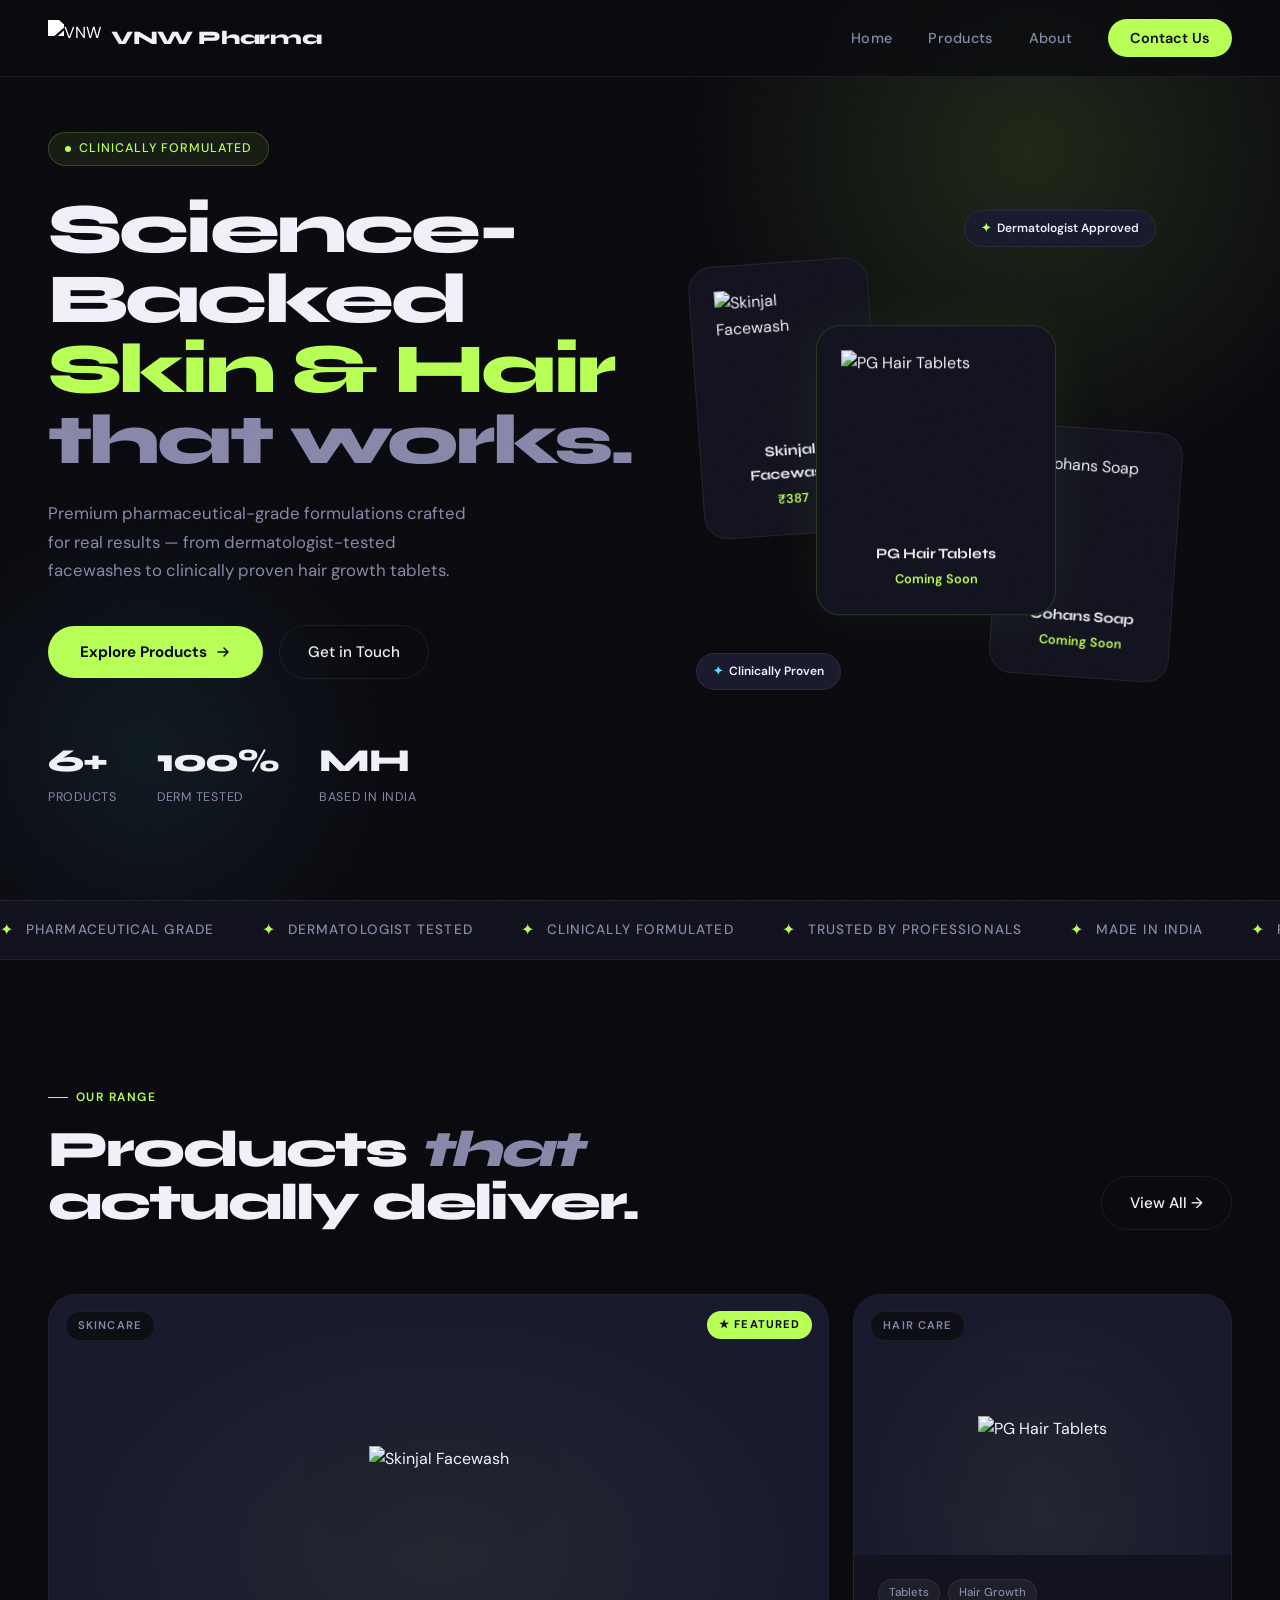
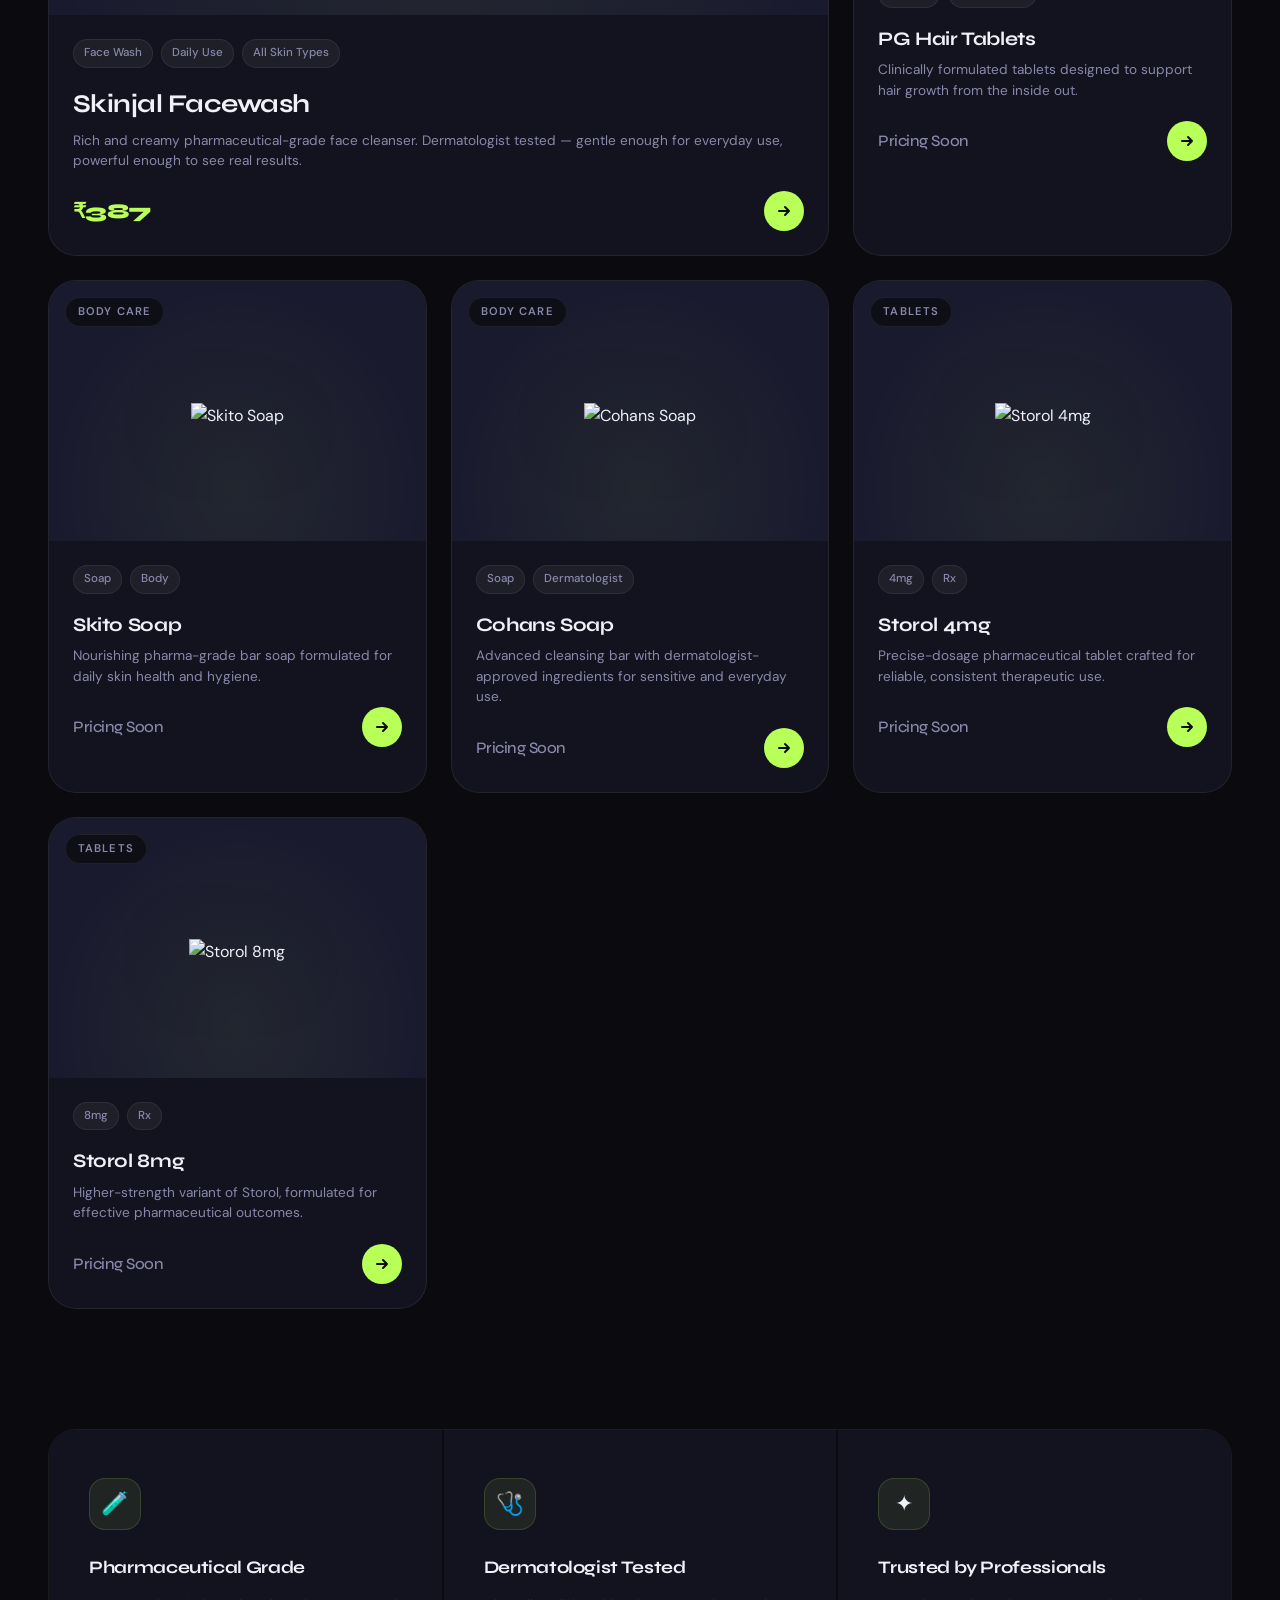
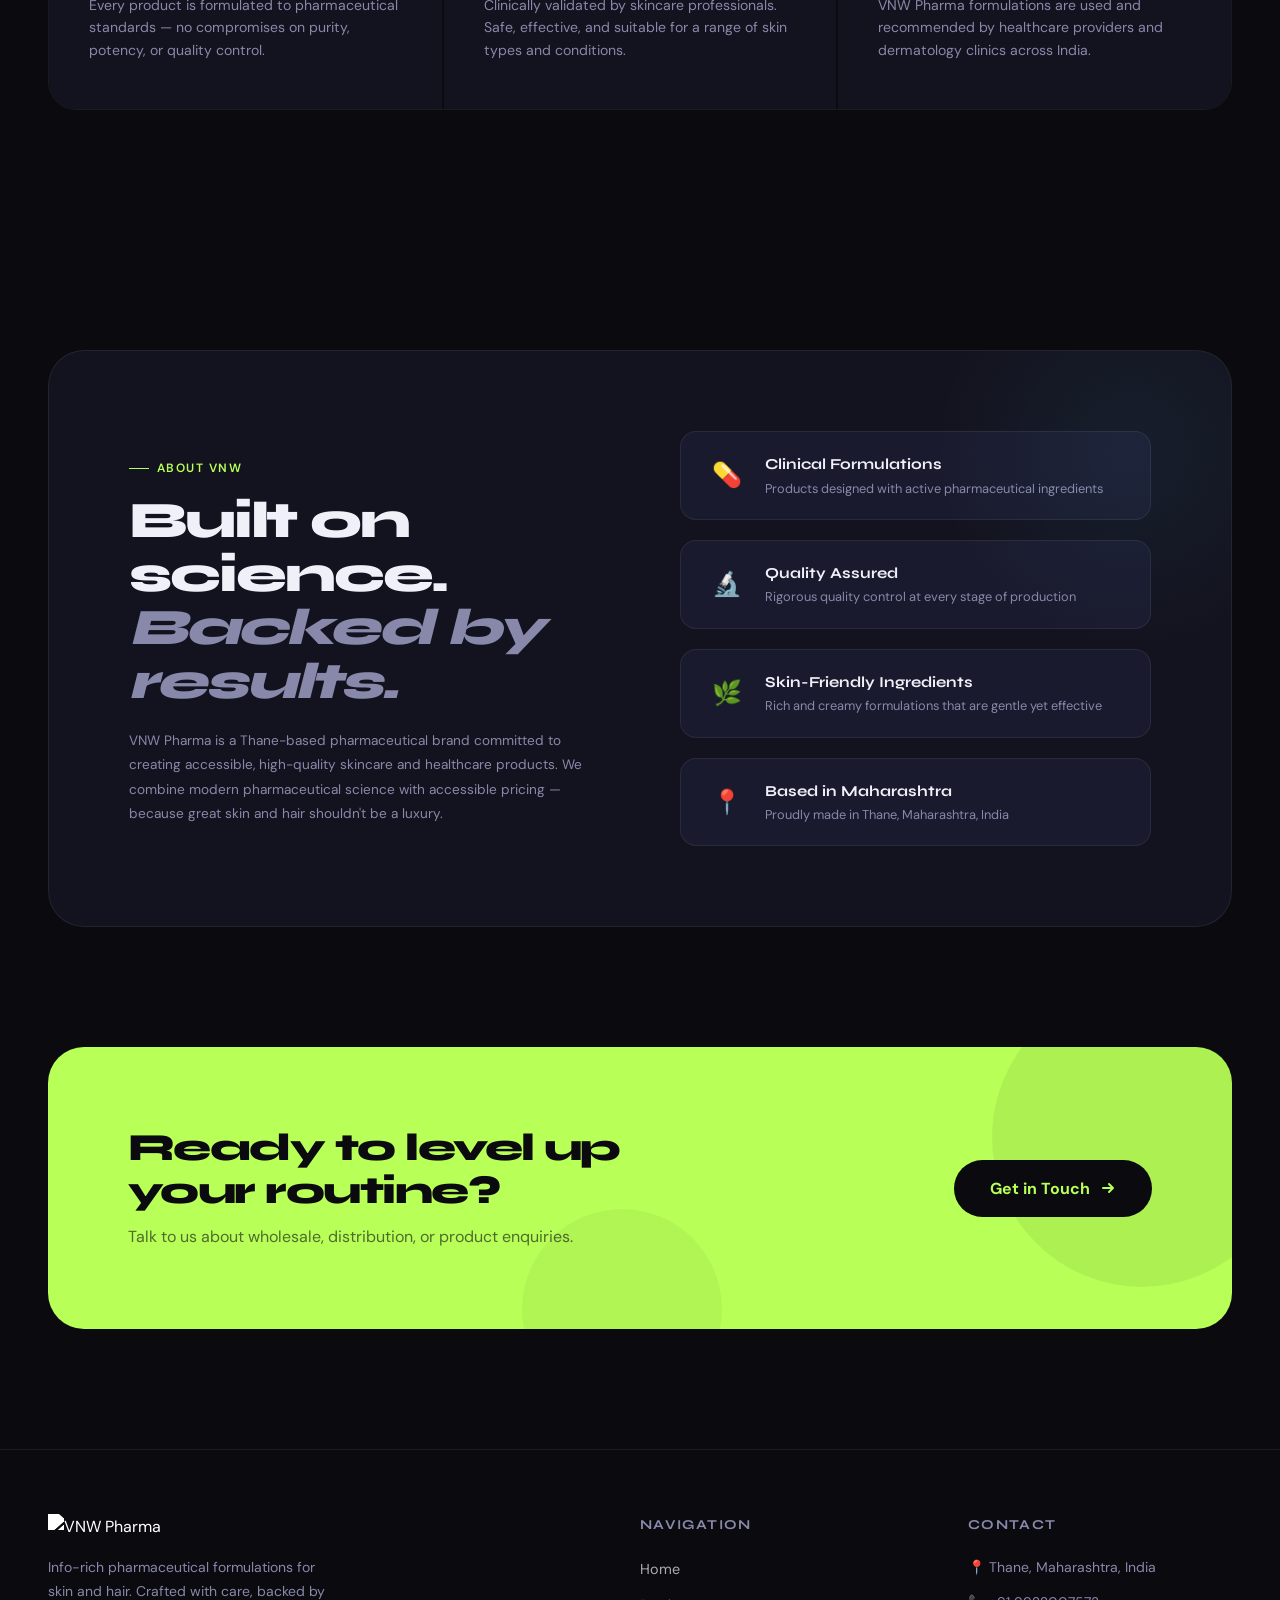
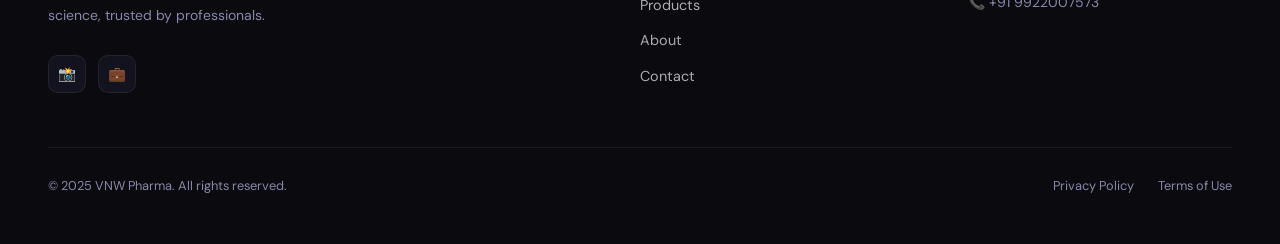
==== index.html @ 1969aa3f "Add files via upload" ====
<!DOCTYPE html>
<html lang="en">
<head>
  <meta charset="UTF-8" />
  <meta name="viewport" content="width=device-width, initial-scale=1.0" />
  <title>VNW Pharma — Skin & Hair Science</title>
  <link href="https://fonts.googleapis.com/css2?family=Clash+Display:wght@400;500;600;700&family=Syne:wght@400;500;700;800&family=DM+Sans:ital,wght@0,300;0,400;0,500;1,300&display=swap" rel="stylesheet" />
  <style>
    :root {
      --bg: #0a0a0f;
      --bg2: #0f0f1a;
      --surface: #13131f;
      --surface2: #1a1a2e;
      --border: rgba(255,255,255,0.07);
      --accent: #b8ff57;
      --accent2: #57d9ff;
      --accent3: #ff57b8;
      --text: #f0f0f8;
      --muted: #8888aa;
      --pill-bg: rgba(184,255,87,0.08);
    }

    *, *::before, *::after { box-sizing: border-box; margin: 0; padding: 0; }

    html { scroll-behavior: smooth; }

    body {
      background: var(--bg);
      color: var(--text);
      font-family: 'DM Sans', sans-serif;
      font-size: 16px;
      line-height: 1.6;
      overflow-x: hidden;
    }

    /* ---- NOISE OVERLAY ---- */
    body::before {
      content: '';
      position: fixed;
      inset: 0;
      background-image: url("data:image/svg+xml,%3Csvg viewBox='0 0 256 256' xmlns='http://www.w3.org/2000/svg'%3E%3Cfilter id='noise'%3E%3CfeTurbulence type='fractalNoise' baseFrequency='0.9' numOctaves='4' stitchTiles='stitch'/%3E%3C/filter%3E%3Crect width='100%25' height='100%25' filter='url(%23noise)' opacity='0.04'/%3E%3C/svg%3E");
      pointer-events: none;
      z-index: 9999;
      opacity: 0.4;
    }

    /* ---- NAV ---- */
    nav {
      position: fixed;
      top: 0; left: 0; right: 0;
      z-index: 1000;
      display: flex;
      align-items: center;
      justify-content: space-between;
      padding: 20px 48px;
      background: rgba(10,10,15,0.75);
      backdrop-filter: blur(24px);
      -webkit-backdrop-filter: blur(24px);
      border-bottom: 1px solid var(--border);
      transition: padding 0.3s;
    }

    .nav-logo {
      display: flex;
      align-items: center;
      gap: 10px;
      text-decoration: none;
    }

    .nav-logo img {
      height: 36px;
      width: auto;
      filter: brightness(0) invert(1);
    }

    .nav-logo span {
      font-family: 'Syne', sans-serif;
      font-weight: 800;
      font-size: 1.2rem;
      color: var(--text);
      letter-spacing: -0.02em;
    }

    .nav-links {
      display: flex;
      align-items: center;
      gap: 36px;
      list-style: none;
    }

    .nav-links a {
      color: var(--muted);
      text-decoration: none;
      font-size: 0.9rem;
      font-weight: 500;
      letter-spacing: 0.02em;
      transition: color 0.2s;
    }

    .nav-links a:hover { color: var(--text); }

    .nav-cta {
      background: var(--accent);
      color: #0a0a0f !important;
      padding: 10px 22px;
      border-radius: 100px;
      font-weight: 600 !important;
      letter-spacing: 0 !important;
      transition: transform 0.2s, box-shadow 0.2s !important;
    }

    .nav-cta:hover {
      transform: translateY(-2px);
      box-shadow: 0 8px 24px rgba(184,255,87,0.3) !important;
      color: #0a0a0f !important;
    }

    /* ---- HERO ---- */
    #home {
      min-height: 100vh;
      display: grid;
      grid-template-columns: 1fr 1fr;
      align-items: center;
      gap: 0;
      padding: 120px 48px 80px;
      position: relative;
      overflow: hidden;
    }

    .hero-glow {
      position: absolute;
      width: 700px;
      height: 700px;
      border-radius: 50%;
      background: radial-gradient(ellipse, rgba(184,255,87,0.12) 0%, transparent 70%);
      top: -200px;
      right: -100px;
      pointer-events: none;
    }

    .hero-glow2 {
      position: absolute;
      width: 500px;
      height: 500px;
      border-radius: 50%;
      background: radial-gradient(ellipse, rgba(87,217,255,0.08) 0%, transparent 70%);
      bottom: -100px;
      left: -100px;
      pointer-events: none;
    }

    .hero-left {
      position: relative;
      z-index: 2;
    }

    .hero-tag {
      display: inline-flex;
      align-items: center;
      gap: 8px;
      background: var(--pill-bg);
      border: 1px solid rgba(184,255,87,0.2);
      padding: 6px 16px;
      border-radius: 100px;
      font-size: 0.78rem;
      font-weight: 500;
      color: var(--accent);
      letter-spacing: 0.08em;
      text-transform: uppercase;
      margin-bottom: 28px;
      animation: fadeUp 0.6s ease both;
    }

    .hero-tag::before {
      content: '';
      width: 6px; height: 6px;
      background: var(--accent);
      border-radius: 50%;
      animation: pulse 2s ease infinite;
    }

    @keyframes pulse {
      0%, 100% { opacity: 1; transform: scale(1); }
      50% { opacity: 0.5; transform: scale(0.7); }
    }

    .hero-title {
      font-family: 'Syne', sans-serif;
      font-weight: 800;
      font-size: clamp(3rem, 5.5vw, 5.5rem);
      line-height: 1.0;
      letter-spacing: -0.04em;
      margin-bottom: 24px;
      animation: fadeUp 0.6s 0.1s ease both;
    }

    .hero-title .line-accent { color: var(--accent); }
    .hero-title .line-dim { color: var(--muted); }

    .hero-desc {
      color: var(--muted);
      font-size: 1.05rem;
      max-width: 440px;
      line-height: 1.7;
      margin-bottom: 40px;
      animation: fadeUp 0.6s 0.2s ease both;
    }

    .hero-actions {
      display: flex;
      gap: 16px;
      align-items: center;
      animation: fadeUp 0.6s 0.3s ease both;
    }

    .btn-primary {
      background: var(--accent);
      color: #0a0a0f;
      padding: 14px 32px;
      border-radius: 100px;
      font-weight: 700;
      font-size: 0.95rem;
      text-decoration: none;
      border: none;
      cursor: pointer;
      transition: transform 0.2s, box-shadow 0.2s;
      display: inline-flex;
      align-items: center;
      gap: 8px;
    }

    .btn-primary:hover {
      transform: translateY(-3px);
      box-shadow: 0 12px 32px rgba(184,255,87,0.35);
    }

    .btn-ghost {
      background: transparent;
      color: var(--text);
      padding: 14px 28px;
      border-radius: 100px;
      font-weight: 500;
      font-size: 0.95rem;
      text-decoration: none;
      border: 1px solid var(--border);
      cursor: pointer;
      transition: border-color 0.2s, background 0.2s;
    }

    .btn-ghost:hover {
      border-color: rgba(255,255,255,0.2);
      background: rgba(255,255,255,0.04);
    }

    .hero-stats {
      display: flex;
      gap: 40px;
      margin-top: 56px;
      animation: fadeUp 0.6s 0.4s ease both;
    }

    .hero-stat-num {
      font-family: 'Syne', sans-serif;
      font-weight: 800;
      font-size: 2rem;
      color: var(--text);
      letter-spacing: -0.04em;
    }

    .hero-stat-label {
      font-size: 0.78rem;
      color: var(--muted);
      margin-top: 2px;
      text-transform: uppercase;
      letter-spacing: 0.06em;
    }

    /* ---- HERO RIGHT ---- */
    .hero-right {
      position: relative;
      z-index: 2;
      display: flex;
      align-items: center;
      justify-content: center;
      animation: fadeUp 0.8s 0.15s ease both;
    }

    .hero-product-showcase {
      position: relative;
      width: 480px;
      height: 520px;
    }

    .showcase-card {
      position: absolute;
      background: var(--surface);
      border: 1px solid var(--border);
      border-radius: 24px;
      padding: 24px;
      display: flex;
      flex-direction: column;
      align-items: center;
      backdrop-filter: blur(20px);
      transition: transform 0.4s ease;
    }

    .showcase-card:hover { transform: translateY(-8px) scale(1.02); }

    .showcase-card.card-main {
      width: 240px;
      top: 50%; left: 50%;
      transform: translate(-50%, -50%);
      z-index: 3;
      border-color: rgba(184,255,87,0.15);
      box-shadow: 0 0 60px rgba(184,255,87,0.06);
    }

    .showcase-card.card-main:hover {
      transform: translate(-50%, -50%) translateY(-8px);
    }

    .showcase-card.card-left {
      width: 180px;
      top: 10%; left: 0;
      z-index: 2;
      transform: rotate(-4deg);
    }

    .showcase-card.card-left:hover {
      transform: rotate(-4deg) translateY(-8px) scale(1.03);
    }

    .showcase-card.card-right {
      width: 180px;
      bottom: 10%; right: 0;
      z-index: 2;
      transform: rotate(4deg);
    }

    .showcase-card.card-right:hover {
      transform: rotate(4deg) translateY(-8px) scale(1.03);
    }

    .showcase-card img {
      width: 100%;
      height: 140px;
      object-fit: contain;
      margin-bottom: 12px;
    }

    .showcase-card.card-main img { height: 180px; }

    .sc-name {
      font-family: 'Syne', sans-serif;
      font-weight: 700;
      font-size: 0.9rem;
      text-align: center;
      color: var(--text);
    }

    .sc-price {
      font-size: 0.8rem;
      color: var(--accent);
      font-weight: 600;
      margin-top: 4px;
    }

    .badge-float {
      position: absolute;
      background: var(--surface2);
      border: 1px solid var(--border);
      border-radius: 100px;
      padding: 8px 16px;
      font-size: 0.75rem;
      font-weight: 600;
      color: var(--text);
      display: flex;
      align-items: center;
      gap: 6px;
      white-space: nowrap;
      animation: floatBadge 3s ease infinite;
      backdrop-filter: blur(10px);
    }

    .badge-float.b1 { top: 0; right: 20px; animation-delay: 0s; }
    .badge-float.b2 { bottom: 40px; left: 0; animation-delay: 1.5s; }

    @keyframes floatBadge {
      0%, 100% { transform: translateY(0); }
      50% { transform: translateY(-6px); }
    }

    /* ---- MARQUEE ---- */
    .marquee-section {
      border-top: 1px solid var(--border);
      border-bottom: 1px solid var(--border);
      padding: 16px 0;
      background: var(--surface);
      overflow: hidden;
    }

    .marquee-track {
      display: flex;
      gap: 48px;
      animation: marquee 22s linear infinite;
      width: max-content;
    }

    .marquee-item {
      display: flex;
      align-items: center;
      gap: 12px;
      color: var(--muted);
      font-size: 0.85rem;
      font-weight: 500;
      text-transform: uppercase;
      letter-spacing: 0.08em;
      white-space: nowrap;
    }

    .marquee-item span {
      color: var(--accent);
      font-size: 1rem;
    }

    @keyframes marquee {
      from { transform: translateX(0); }
      to { transform: translateX(-50%); }
    }

    /* ---- PRODUCTS ---- */
    #products {
      padding: 120px 48px;
      position: relative;
    }

    .section-header {
      display: flex;
      align-items: flex-end;
      justify-content: space-between;
      margin-bottom: 64px;
      flex-wrap: wrap;
      gap: 24px;
    }

    .section-tag {
      display: inline-flex;
      align-items: center;
      gap: 8px;
      font-size: 0.75rem;
      font-weight: 600;
      text-transform: uppercase;
      letter-spacing: 0.12em;
      color: var(--accent);
      margin-bottom: 16px;
    }

    .section-tag::before {
      content: '';
      display: block;
      width: 20px;
      height: 1px;
      background: var(--accent);
    }

    .section-title {
      font-family: 'Syne', sans-serif;
      font-weight: 800;
      font-size: clamp(2.2rem, 4vw, 3.6rem);
      letter-spacing: -0.04em;
      line-height: 1.05;
    }

    .section-title em {
      font-style: italic;
      color: var(--muted);
    }

    .products-grid {
      display: grid;
      grid-template-columns: repeat(3, 1fr);
      gap: 24px;
    }

    .product-card {
      background: var(--surface);
      border: 1px solid var(--border);
      border-radius: 28px;
      overflow: hidden;
      position: relative;
      cursor: pointer;
      transition: border-color 0.3s, transform 0.3s, box-shadow 0.3s;
      group: true;
    }

    .product-card:hover {
      border-color: rgba(184,255,87,0.2);
      transform: translateY(-6px);
      box-shadow: 0 24px 48px rgba(0,0,0,0.4), 0 0 40px rgba(184,255,87,0.05);
    }

    .product-card.featured {
      grid-column: span 2;
    }

    .product-img-wrap {
      background: var(--surface2);
      display: flex;
      align-items: center;
      justify-content: center;
      padding: 40px 24px 32px;
      position: relative;
      overflow: hidden;
      min-height: 260px;
    }

    .product-card.featured .product-img-wrap {
      min-height: 320px;
    }

    .product-img-wrap::before {
      content: '';
      position: absolute;
      inset: 0;
      background: radial-gradient(ellipse at 50% 80%, rgba(184,255,87,0.06) 0%, transparent 70%);
      pointer-events: none;
    }

    .product-img-wrap img {
      max-height: 200px;
      width: auto;
      max-width: 80%;
      object-fit: contain;
      position: relative;
      z-index: 1;
      transition: transform 0.4s ease;
      filter: drop-shadow(0 12px 32px rgba(0,0,0,0.5));
    }

    .product-card.featured .product-img-wrap img { max-height: 260px; }

    .product-card:hover .product-img-wrap img {
      transform: scale(1.06) translateY(-4px);
    }

    .product-category-badge {
      position: absolute;
      top: 16px;
      left: 16px;
      background: rgba(10,10,15,0.7);
      border: 1px solid var(--border);
      padding: 5px 12px;
      border-radius: 100px;
      font-size: 0.7rem;
      font-weight: 600;
      text-transform: uppercase;
      letter-spacing: 0.1em;
      color: var(--muted);
      backdrop-filter: blur(8px);
    }

    .product-new-badge {
      position: absolute;
      top: 16px;
      right: 16px;
      background: var(--accent);
      color: #0a0a0f;
      padding: 5px 12px;
      border-radius: 100px;
      font-size: 0.7rem;
      font-weight: 700;
      text-transform: uppercase;
      letter-spacing: 0.1em;
    }

    .product-info {
      padding: 24px;
    }

    .product-name {
      font-family: 'Syne', sans-serif;
      font-weight: 700;
      font-size: 1.2rem;
      letter-spacing: -0.02em;
      margin-bottom: 6px;
    }

    .product-card.featured .product-name { font-size: 1.6rem; }

    .product-desc {
      color: var(--muted);
      font-size: 0.85rem;
      line-height: 1.5;
      margin-bottom: 20px;
    }

    .product-footer {
      display: flex;
      align-items: center;
      justify-content: space-between;
    }

    .product-price {
      font-family: 'Syne', sans-serif;
      font-weight: 800;
      font-size: 1.3rem;
      color: var(--accent);
      letter-spacing: -0.03em;
    }

    .product-price.tbd {
      font-size: 1rem;
      color: var(--muted);
      font-weight: 500;
    }

    .product-action {
      width: 40px; height: 40px;
      border-radius: 50%;
      background: var(--accent);
      border: none;
      cursor: pointer;
      display: flex;
      align-items: center;
      justify-content: center;
      transition: transform 0.2s, box-shadow 0.2s;
      color: #0a0a0f;
    }

    .product-action:hover {
      transform: scale(1.15);
      box-shadow: 0 6px 20px rgba(184,255,87,0.4);
    }

    .product-tags {
      display: flex;
      gap: 8px;
      flex-wrap: wrap;
      margin-bottom: 16px;
    }

    .ptag {
      background: rgba(255,255,255,0.05);
      border: 1px solid var(--border);
      padding: 4px 10px;
      border-radius: 100px;
      font-size: 0.72rem;
      color: var(--muted);
      font-weight: 500;
    }

    /* ---- FEATURES ---- */
    #features {
      padding: 0 48px 120px;
    }

    .features-grid {
      display: grid;
      grid-template-columns: repeat(3, 1fr);
      gap: 2px;
      border: 1px solid var(--border);
      border-radius: 28px;
      overflow: hidden;
    }

    .feature-item {
      background: var(--surface);
      padding: 48px 40px;
      position: relative;
      transition: background 0.3s;
    }

    .feature-item:hover { background: var(--surface2); }

    .feature-icon {
      width: 52px; height: 52px;
      background: var(--pill-bg);
      border: 1px solid rgba(184,255,87,0.15);
      border-radius: 16px;
      display: flex;
      align-items: center;
      justify-content: center;
      font-size: 1.4rem;
      margin-bottom: 24px;
    }

    .feature-title {
      font-family: 'Syne', sans-serif;
      font-weight: 700;
      font-size: 1.1rem;
      letter-spacing: -0.02em;
      margin-bottom: 12px;
    }

    .feature-text {
      color: var(--muted);
      font-size: 0.88rem;
      line-height: 1.6;
    }

    /* ---- ABOUT STRIP ---- */
    #about {
      padding: 120px 48px;
      position: relative;
      overflow: hidden;
    }

    .about-inner {
      background: var(--surface);
      border: 1px solid var(--border);
      border-radius: 36px;
      padding: 80px;
      display: grid;
      grid-template-columns: 1fr 1fr;
      gap: 80px;
      align-items: center;
      position: relative;
      overflow: hidden;
    }

    .about-inner::before {
      content: '';
      position: absolute;
      top: -100px; right: -100px;
      width: 400px; height: 400px;
      border-radius: 50%;
      background: radial-gradient(ellipse, rgba(87,217,255,0.06) 0%, transparent 70%);
      pointer-events: none;
    }

    .about-subtitle {
      font-size: 0.85rem;
      color: var(--muted);
      line-height: 1.8;
      margin-top: 20px;
    }

    .about-highlights {
      display: flex;
      flex-direction: column;
      gap: 20px;
    }

    .highlight-row {
      display: flex;
      align-items: center;
      gap: 16px;
      padding: 20px 24px;
      background: var(--surface2);
      border: 1px solid var(--border);
      border-radius: 16px;
      transition: border-color 0.2s;
    }

    .highlight-row:hover { border-color: rgba(184,255,87,0.2); }

    .hl-icon {
      font-size: 1.5rem;
      width: 44px;
      flex-shrink: 0;
      text-align: center;
    }

    .hl-title {
      font-family: 'Syne', sans-serif;
      font-weight: 700;
      font-size: 0.95rem;
      margin-bottom: 2px;
    }

    .hl-desc {
      font-size: 0.8rem;
      color: var(--muted);
    }

    /* ---- CTA ---- */
    .cta-section {
      padding: 0 48px 120px;
    }

    .cta-inner {
      background: var(--accent);
      border-radius: 36px;
      padding: 80px;
      display: flex;
      align-items: center;
      justify-content: space-between;
      gap: 40px;
      position: relative;
      overflow: hidden;
    }

    .cta-inner::before {
      content: '';
      position: absolute;
      right: -60px; top: -60px;
      width: 300px; height: 300px;
      background: rgba(0,0,0,0.06);
      border-radius: 50%;
    }

    .cta-inner::after {
      content: '';
      position: absolute;
      left: 40%; bottom: -80px;
      width: 200px; height: 200px;
      background: rgba(0,0,0,0.04);
      border-radius: 50%;
    }

    .cta-text h2 {
      font-family: 'Syne', sans-serif;
      font-weight: 800;
      font-size: clamp(1.8rem, 3vw, 3rem);
      color: #0a0a0f;
      letter-spacing: -0.04em;
      line-height: 1.1;
      margin-bottom: 12px;
    }

    .cta-text p {
      color: rgba(10,10,15,0.6);
      font-size: 1rem;
    }

    .btn-dark {
      background: #0a0a0f;
      color: var(--accent);
      padding: 16px 36px;
      border-radius: 100px;
      font-weight: 700;
      font-size: 1rem;
      text-decoration: none;
      white-space: nowrap;
      transition: transform 0.2s, box-shadow 0.2s;
      position: relative;
      z-index: 1;
      display: inline-flex;
      align-items: center;
      gap: 10px;
    }

    .btn-dark:hover {
      transform: translateY(-3px);
      box-shadow: 0 12px 32px rgba(0,0,0,0.3);
    }

    /* ---- FOOTER ---- */
    footer {
      border-top: 1px solid var(--border);
      padding: 64px 48px 48px;
    }

    .footer-grid {
      display: grid;
      grid-template-columns: 2fr 1fr 1fr;
      gap: 64px;
      margin-bottom: 48px;
    }

    .footer-brand img {
      height: 40px;
      filter: brightness(0) invert(1);
      margin-bottom: 16px;
    }

    .footer-brand p {
      color: var(--muted);
      font-size: 0.875rem;
      line-height: 1.7;
      max-width: 280px;
      margin-bottom: 28px;
    }

    .social-links {
      display: flex;
      gap: 12px;
    }

    .social-link {
      width: 38px; height: 38px;
      border-radius: 10px;
      background: var(--surface);
      border: 1px solid var(--border);
      display: flex;
      align-items: center;
      justify-content: center;
      text-decoration: none;
      font-size: 0.9rem;
      transition: border-color 0.2s, background 0.2s;
    }

    .social-link:hover {
      border-color: rgba(184,255,87,0.3);
      background: var(--pill-bg);
    }

    .footer-col h4 {
      font-family: 'Syne', sans-serif;
      font-weight: 700;
      font-size: 0.85rem;
      text-transform: uppercase;
      letter-spacing: 0.1em;
      color: var(--muted);
      margin-bottom: 20px;
    }

    .footer-col ul { list-style: none; }

    .footer-col ul li {
      margin-bottom: 10px;
    }

    .footer-col ul li a {
      color: var(--text);
      text-decoration: none;
      font-size: 0.9rem;
      opacity: 0.7;
      transition: opacity 0.2s, color 0.2s;
    }

    .footer-col ul li a:hover { opacity: 1; color: var(--accent); }

    .footer-contact-item {
      display: flex;
      align-items: center;
      gap: 10px;
      color: var(--muted);
      font-size: 0.875rem;
      margin-bottom: 12px;
    }

    .footer-bottom {
      border-top: 1px solid var(--border);
      padding-top: 28px;
      display: flex;
      align-items: center;
      justify-content: space-between;
    }

    .footer-bottom p {
      color: var(--muted);
      font-size: 0.8rem;
    }

    .footer-bottom-links {
      display: flex;
      gap: 24px;
    }

    .footer-bottom-links a {
      color: var(--muted);
      font-size: 0.8rem;
      text-decoration: none;
      transition: color 0.2s;
    }

    .footer-bottom-links a:hover { color: var(--text); }

    /* ---- ANIMATIONS ---- */
    @keyframes fadeUp {
      from { opacity: 0; transform: translateY(24px); }
      to { opacity: 1; transform: translateY(0); }
    }

    .reveal {
      opacity: 0;
      transform: translateY(28px);
      transition: opacity 0.7s ease, transform 0.7s ease;
    }

    .reveal.visible {
      opacity: 1;
      transform: translateY(0);
    }

    /* ---- MOBILE ---- */
    @media (max-width: 900px) {
      nav { padding: 16px 24px; }

      .nav-links { display: none; }

      #home {
        grid-template-columns: 1fr;
        padding: 100px 24px 60px;
        text-align: center;
      }

      .hero-stats { justify-content: center; }
      .hero-actions { justify-content: center; }
      .hero-desc { margin: 0 auto 40px; }
      .hero-tag { margin: 0 auto 28px; }

      .hero-right { display: none; }

      .products-grid {
        grid-template-columns: 1fr;
      }

      .product-card.featured { grid-column: span 1; }

      .features-grid { grid-template-columns: 1fr; }

      .about-inner {
        grid-template-columns: 1fr;
        padding: 40px;
        gap: 40px;
      }

      .cta-inner {
        flex-direction: column;
        padding: 48px 32px;
        text-align: center;
      }

      .footer-grid {
        grid-template-columns: 1fr;
        gap: 40px;
      }

      #products, #features, #about, .cta-section { padding: 80px 24px; }
      footer { padding: 48px 24px 36px; }
    }
  </style>
</head>
<body>

<!-- NAV -->
<nav>
  <a href="#home" class="nav-logo">
    <img src="https://valuminium.github.io/VNW-Website/asset/Images/VNW(Logo)-BzMLJ2tM.png" alt="VNW" />
    <span>VNW Pharma</span>
  </a>
  <ul class="nav-links">
    <li><a href="#home">Home</a></li>
    <li><a href="#products">Products</a></li>
    <li><a href="#about">About</a></li>
    <li><a href="https://valuminium.github.io/VNW-Website/contact.html" class="nav-cta">Contact Us</a></li>
  </ul>
</nav>

<!-- HERO -->
<section id="home">
  <div class="hero-glow"></div>
  <div class="hero-glow2"></div>

  <div class="hero-left">
    <div class="hero-tag">Clinically Formulated</div>
    <h1 class="hero-title">
      Science-Backed<br>
      <span class="line-accent">Skin & Hair</span><br>
      <span class="line-dim">that works.</span>
    </h1>
    <p class="hero-desc">
      Premium pharmaceutical-grade formulations crafted for real results — from dermatologist-tested facewashes to clinically proven hair growth tablets.
    </p>
    <div class="hero-actions">
      <a href="#products" class="btn-primary">
        Explore Products
        <svg width="16" height="16" viewBox="0 0 16 16" fill="none"><path d="M3 8h10M9 4l4 4-4 4" stroke="currentColor" stroke-width="1.5" stroke-linecap="round" stroke-linejoin="round"/></svg>
      </a>
      <a href="https://valuminium.github.io/VNW-Website/contact.html" class="btn-ghost">Get in Touch</a>
    </div>
    <div class="hero-stats">
      <div>
        <div class="hero-stat-num">6+</div>
        <div class="hero-stat-label">Products</div>
      </div>
      <div>
        <div class="hero-stat-num">100%</div>
        <div class="hero-stat-label">Derm Tested</div>
      </div>
      <div>
        <div class="hero-stat-num">MH</div>
        <div class="hero-stat-label">Based in India</div>
      </div>
    </div>
  </div>

  <div class="hero-right">
    <div class="hero-product-showcase">
      <div class="badge-float b1">
        <span style="color:var(--accent)">✦</span> Dermatologist Approved
      </div>
      <div class="badge-float b2">
        <span style="color:var(--accent2)">✦</span> Clinically Proven
      </div>

      <div class="showcase-card card-left">
        <img src="https://valuminium.github.io/VNW-Website/asset/Images/SkinJal(Photo)- New.png" alt="Skinjal Facewash" />
        <div class="sc-name">Skinjal Facewash</div>
        <div class="sc-price">₹387</div>
      </div>

      <div class="showcase-card card-main">
        <img src="https://valuminium.github.io/VNW-Website/asset/Images/VNW PG Hair New (Feb 2025).jpg" alt="PG Hair Tablets" />
        <div class="sc-name">PG Hair Tablets</div>
        <div class="sc-price">Coming Soon</div>
      </div>

      <div class="showcase-card card-right">
        <img src="https://valuminium.github.io/VNW-Website/asset/Images/Co Hans Soap Image (Latest).png" alt="Cohans Soap" />
        <div class="sc-name">Cohans Soap</div>
        <div class="sc-price">Coming Soon</div>
      </div>
    </div>
  </div>
</section>

<!-- MARQUEE -->
<div class="marquee-section">
  <div class="marquee-track">
    <div class="marquee-item"><span>✦</span> Pharmaceutical Grade</div>
    <div class="marquee-item"><span>✦</span> Dermatologist Tested</div>
    <div class="marquee-item"><span>✦</span> Clinically Formulated</div>
    <div class="marquee-item"><span>✦</span> Trusted by Professionals</div>
    <div class="marquee-item"><span>✦</span> Made in India</div>
    <div class="marquee-item"><span>✦</span> Rich Creamy Formula</div>
    <div class="marquee-item"><span>✦</span> Pharmaceutical Grade</div>
    <div class="marquee-item"><span>✦</span> Dermatologist Tested</div>
    <div class="marquee-item"><span>✦</span> Clinically Formulated</div>
    <div class="marquee-item"><span>✦</span> Trusted by Professionals</div>
    <div class="marquee-item"><span>✦</span> Made in India</div>
    <div class="marquee-item"><span>✦</span> Rich Creamy Formula</div>
  </div>
</div>

<!-- PRODUCTS -->
<section id="products">
  <div class="section-header reveal">
    <div>
      <div class="section-tag">Our Range</div>
      <h2 class="section-title">Products <em>that</em><br>actually deliver.</h2>
    </div>
    <a href="https://valuminium.github.io/VNW-Website/contact.html" class="btn-ghost">View All →</a>
  </div>

  <div class="products-grid">

    <!-- Featured: Skinjal -->
    <div class="product-card featured reveal">
      <div class="product-img-wrap">
        <div class="product-category-badge">Skincare</div>
        <div class="product-new-badge">★ Featured</div>
        <img src="https://valuminium.github.io/VNW-Website/asset/Images/SkinJal(Photo)- New.png" alt="Skinjal Facewash" />
      </div>
      <div class="product-info">
        <div class="product-tags">
          <span class="ptag">Face Wash</span>
          <span class="ptag">Daily Use</span>
          <span class="ptag">All Skin Types</span>
        </div>
        <div class="product-name">Skinjal Facewash</div>
        <div class="product-desc">Rich and creamy pharmaceutical-grade face cleanser. Dermatologist tested — gentle enough for everyday use, powerful enough to see real results.</div>
        <div class="product-footer">
          <div class="product-price">₹387</div>
          <button class="product-action" title="Enquire">
            <svg width="16" height="16" viewBox="0 0 16 16" fill="none"><path d="M3 8h10M9 4l4 4-4 4" stroke="currentColor" stroke-width="2" stroke-linecap="round" stroke-linejoin="round"/></svg>
          </button>
        </div>
      </div>
    </div>

    <!-- PG Hair -->
    <div class="product-card reveal">
      <div class="product-img-wrap">
        <div class="product-category-badge">Hair Care</div>
        <img src="https://valuminium.github.io/VNW-Website/asset/Images/VNW PG Hair New (Feb 2025).jpg" alt="PG Hair Tablets" />
      </div>
      <div class="product-info">
        <div class="product-tags">
          <span class="ptag">Tablets</span>
          <span class="ptag">Hair Growth</span>
        </div>
        <div class="product-name">PG Hair Tablets</div>
        <div class="product-desc">Clinically formulated tablets designed to support hair growth from the inside out.</div>
        <div class="product-footer">
          <div class="product-price tbd">Pricing Soon</div>
          <button class="product-action" title="Enquire">
            <svg width="16" height="16" viewBox="0 0 16 16" fill="none"><path d="M3 8h10M9 4l4 4-4 4" stroke="currentColor" stroke-width="2" stroke-linecap="round" stroke-linejoin="round"/></svg>
          </button>
        </div>
      </div>
    </div>

    <!-- Skito Soap -->
    <div class="product-card reveal">
      <div class="product-img-wrap">
        <div class="product-category-badge">Body Care</div>
        <img src="https://valuminium.github.io/VNW-Website/asset/Images/skito Soap Image.jpg" alt="Skito Soap" />
      </div>
      <div class="product-info">
        <div class="product-tags">
          <span class="ptag">Soap</span>
          <span class="ptag">Body</span>
        </div>
        <div class="product-name">Skito Soap</div>
        <div class="product-desc">Nourishing pharma-grade bar soap formulated for daily skin health and hygiene.</div>
        <div class="product-footer">
          <div class="product-price tbd">Pricing Soon</div>
          <button class="product-action" title="Enquire">
            <svg width="16" height="16" viewBox="0 0 16 16" fill="none"><path d="M3 8h10M9 4l4 4-4 4" stroke="currentColor" stroke-width="2" stroke-linecap="round" stroke-linejoin="round"/></svg>
          </button>
        </div>
      </div>
    </div>

    <!-- Cohans Soap -->
    <div class="product-card reveal">
      <div class="product-img-wrap">
        <div class="product-category-badge">Body Care</div>
        <img src="https://valuminium.github.io/VNW-Website/asset/Images/Co Hans Soap Image (Latest).png" alt="Cohans Soap" />
      </div>
      <div class="product-info">
        <div class="product-tags">
          <span class="ptag">Soap</span>
          <span class="ptag">Dermatologist</span>
        </div>
        <div class="product-name">Cohans Soap</div>
        <div class="product-desc">Advanced cleansing bar with dermatologist-approved ingredients for sensitive and everyday use.</div>
        <div class="product-footer">
          <div class="product-price tbd">Pricing Soon</div>
          <button class="product-action" title="Enquire">
            <svg width="16" height="16" viewBox="0 0 16 16" fill="none"><path d="M3 8h10M9 4l4 4-4 4" stroke="currentColor" stroke-width="2" stroke-linecap="round" stroke-linejoin="round"/></svg>
          </button>
        </div>
      </div>
    </div>

    <!-- Storol 4mg -->
    <div class="product-card reveal">
      <div class="product-img-wrap">
        <div class="product-category-badge">Tablets</div>
        <img src="https://valuminium.github.io/VNW-Website/asset/Images/Storol_4-New Image.png" alt="Storol 4mg" />
      </div>
      <div class="product-info">
        <div class="product-tags">
          <span class="ptag">4mg</span>
          <span class="ptag">Rx</span>
        </div>
        <div class="product-name">Storol 4mg</div>
        <div class="product-desc">Precise-dosage pharmaceutical tablet crafted for reliable, consistent therapeutic use.</div>
        <div class="product-footer">
          <div class="product-price tbd">Pricing Soon</div>
          <button class="product-action" title="Enquire">
            <svg width="16" height="16" viewBox="0 0 16 16" fill="none"><path d="M3 8h10M9 4l4 4-4 4" stroke="currentColor" stroke-width="2" stroke-linecap="round" stroke-linejoin="round"/></svg>
          </button>
        </div>
      </div>
    </div>

    <!-- Storol 8mg -->
    <div class="product-card reveal">
      <div class="product-img-wrap">
        <div class="product-category-badge">Tablets</div>
        <img src="https://valuminium.github.io/VNW-Website/asset/Images/Storol_8-New Image.png" alt="Storol 8mg" />
      </div>
      <div class="product-info">
        <div class="product-tags">
          <span class="ptag">8mg</span>
          <span class="ptag">Rx</span>
        </div>
        <div class="product-name">Storol 8mg</div>
        <div class="product-desc">Higher-strength variant of Storol, formulated for effective pharmaceutical outcomes.</div>
        <div class="product-footer">
          <div class="product-price tbd">Pricing Soon</div>
          <button class="product-action" title="Enquire">
            <svg width="16" height="16" viewBox="0 0 16 16" fill="none"><path d="M3 8h10M9 4l4 4-4 4" stroke="currentColor" stroke-width="2" stroke-linecap="round" stroke-linejoin="round"/></svg>
          </button>
        </div>
      </div>
    </div>

  </div>
</section>

<!-- FEATURES -->
<section id="features">
  <div class="features-grid reveal">
    <div class="feature-item">
      <div class="feature-icon">🧪</div>
      <div class="feature-title">Pharmaceutical Grade</div>
      <div class="feature-text">Every product is formulated to pharmaceutical standards — no compromises on purity, potency, or quality control.</div>
    </div>
    <div class="feature-item">
      <div class="feature-icon">🩺</div>
      <div class="feature-title">Dermatologist Tested</div>
      <div class="feature-text">Clinically validated by skincare professionals. Safe, effective, and suitable for a range of skin types and conditions.</div>
    </div>
    <div class="feature-item">
      <div class="feature-icon">✦</div>
      <div class="feature-title">Trusted by Professionals</div>
      <div class="feature-text">VNW Pharma formulations are used and recommended by healthcare providers and dermatology clinics across India.</div>
    </div>
  </div>
</section>

<!-- ABOUT -->
<section id="about">
  <div class="about-inner reveal">
    <div>
      <div class="section-tag">About VNW</div>
      <h2 class="section-title">Built on science.<br><em>Backed by results.</em></h2>
      <p class="about-subtitle">
        VNW Pharma is a Thane-based pharmaceutical brand committed to creating accessible, high-quality skincare and healthcare products. We combine modern pharmaceutical science with accessible pricing — because great skin and hair shouldn't be a luxury.
      </p>
    </div>
    <div class="about-highlights">
      <div class="highlight-row">
        <div class="hl-icon">💊</div>
        <div>
          <div class="hl-title">Clinical Formulations</div>
          <div class="hl-desc">Products designed with active pharmaceutical ingredients</div>
        </div>
      </div>
      <div class="highlight-row">
        <div class="hl-icon">🔬</div>
        <div>
          <div class="hl-title">Quality Assured</div>
          <div class="hl-desc">Rigorous quality control at every stage of production</div>
        </div>
      </div>
      <div class="highlight-row">
        <div class="hl-icon">🌿</div>
        <div>
          <div class="hl-title">Skin-Friendly Ingredients</div>
          <div class="hl-desc">Rich and creamy formulations that are gentle yet effective</div>
        </div>
      </div>
      <div class="highlight-row">
        <div class="hl-icon">📍</div>
        <div>
          <div class="hl-title">Based in Maharashtra</div>
          <div class="hl-desc">Proudly made in Thane, Maharashtra, India</div>
        </div>
      </div>
    </div>
  </div>
</section>

<!-- CTA -->
<div class="cta-section">
  <div class="cta-inner reveal">
    <div class="cta-text">
      <h2>Ready to level up<br>your routine?</h2>
      <p>Talk to us about wholesale, distribution, or product enquiries.</p>
    </div>
    <a href="https://valuminium.github.io/VNW-Website/contact.html" class="btn-dark">
      Get in Touch
      <svg width="16" height="16" viewBox="0 0 16 16" fill="none"><path d="M3 8h10M9 4l4 4-4 4" stroke="currentColor" stroke-width="2" stroke-linecap="round" stroke-linejoin="round"/></svg>
    </a>
  </div>
</div>

<!-- FOOTER -->
<footer>
  <div class="footer-grid">
    <div class="footer-brand">
      <img src="https://valuminium.github.io/VNW-Website/asset/Images/VNW(Logo)-BzMLJ2tM.png" alt="VNW Pharma" />
      <p>Info-rich pharmaceutical formulations for skin and hair. Crafted with care, backed by science, trusted by professionals.</p>
      <div class="social-links">
        <a href="https://www.instagram.com/" class="social-link" target="_blank">📸</a>
        <a href="https://www.linkedin.com/" class="social-link" target="_blank">💼</a>
      </div>
    </div>
    <div class="footer-col">
      <h4>Navigation</h4>
      <ul>
        <li><a href="#home">Home</a></li>
        <li><a href="#products">Products</a></li>
        <li><a href="#about">About</a></li>
        <li><a href="https://valuminium.github.io/VNW-Website/contact.html">Contact</a></li>
      </ul>
    </div>
    <div class="footer-col">
      <h4>Contact</h4>
      <div class="footer-contact-item">📍 Thane, Maharashtra, India</div>
      <div class="footer-contact-item">📞 +91 9922007573</div>
    </div>
  </div>
  <div class="footer-bottom">
    <p>© 2025 VNW Pharma. All rights reserved.</p>
    <div class="footer-bottom-links">
      <a href="#">Privacy Policy</a>
      <a href="#">Terms of Use</a>
    </div>
  </div>
</footer>

<script>
  // Scroll reveal
  const reveals = document.querySelectorAll('.reveal');
  const observer = new IntersectionObserver((entries) => {
    entries.forEach((entry, i) => {
      if (entry.isIntersecting) {
        setTimeout(() => entry.target.classList.add('visible'), i * 80);
        observer.unobserve(entry.target);
      }
    });
  }, { threshold: 0.12 });
  reveals.forEach(el => observer.observe(el));

  // Nav shrink on scroll
  const nav = document.querySelector('nav');
  window.addEventListener('scroll', () => {
    nav.style.padding = window.scrollY > 60 ? '12px 48px' : '20px 48px';
  });

  // Product action buttons → contact
  document.querySelectorAll('.product-action').forEach(btn => {
    btn.addEventListener('click', () => {
      window.location.href = 'https://valuminium.github.io/VNW-Website/contact.html';
    });
  });
</script>

</body>
</html>
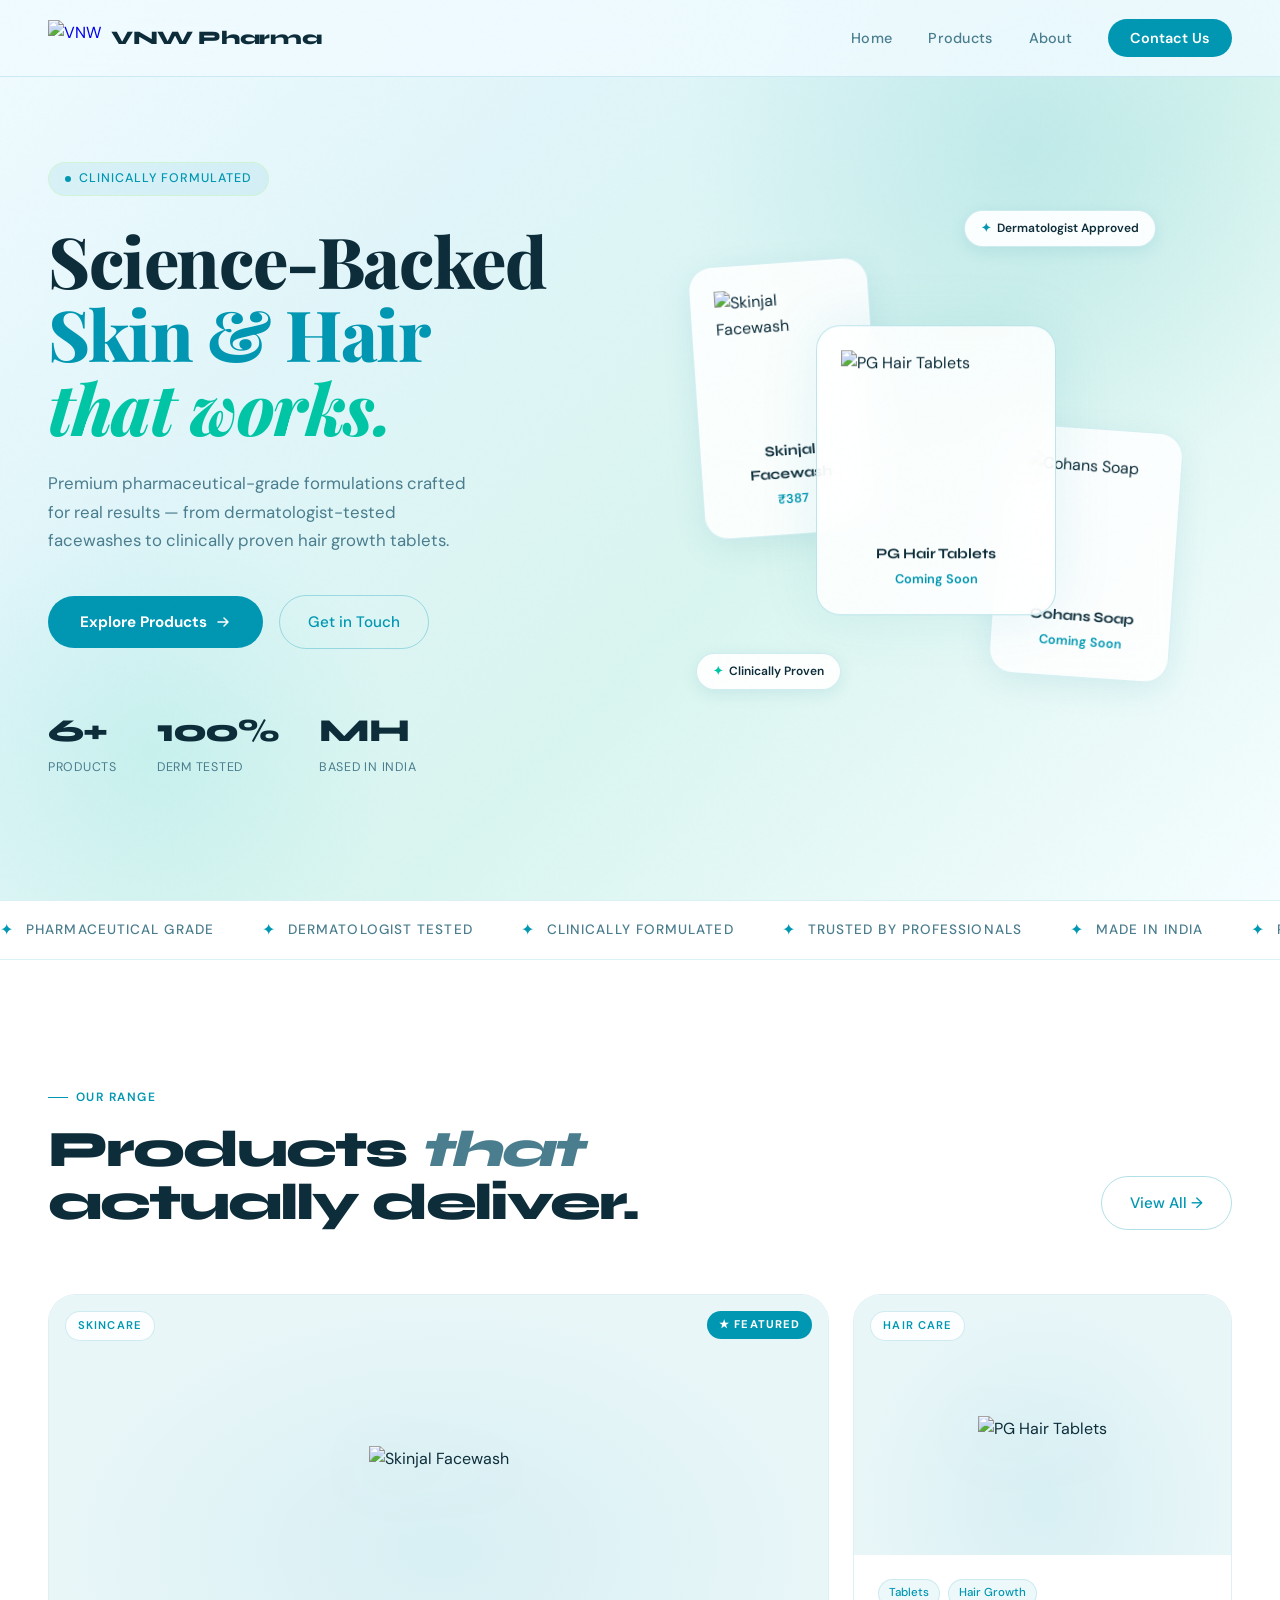
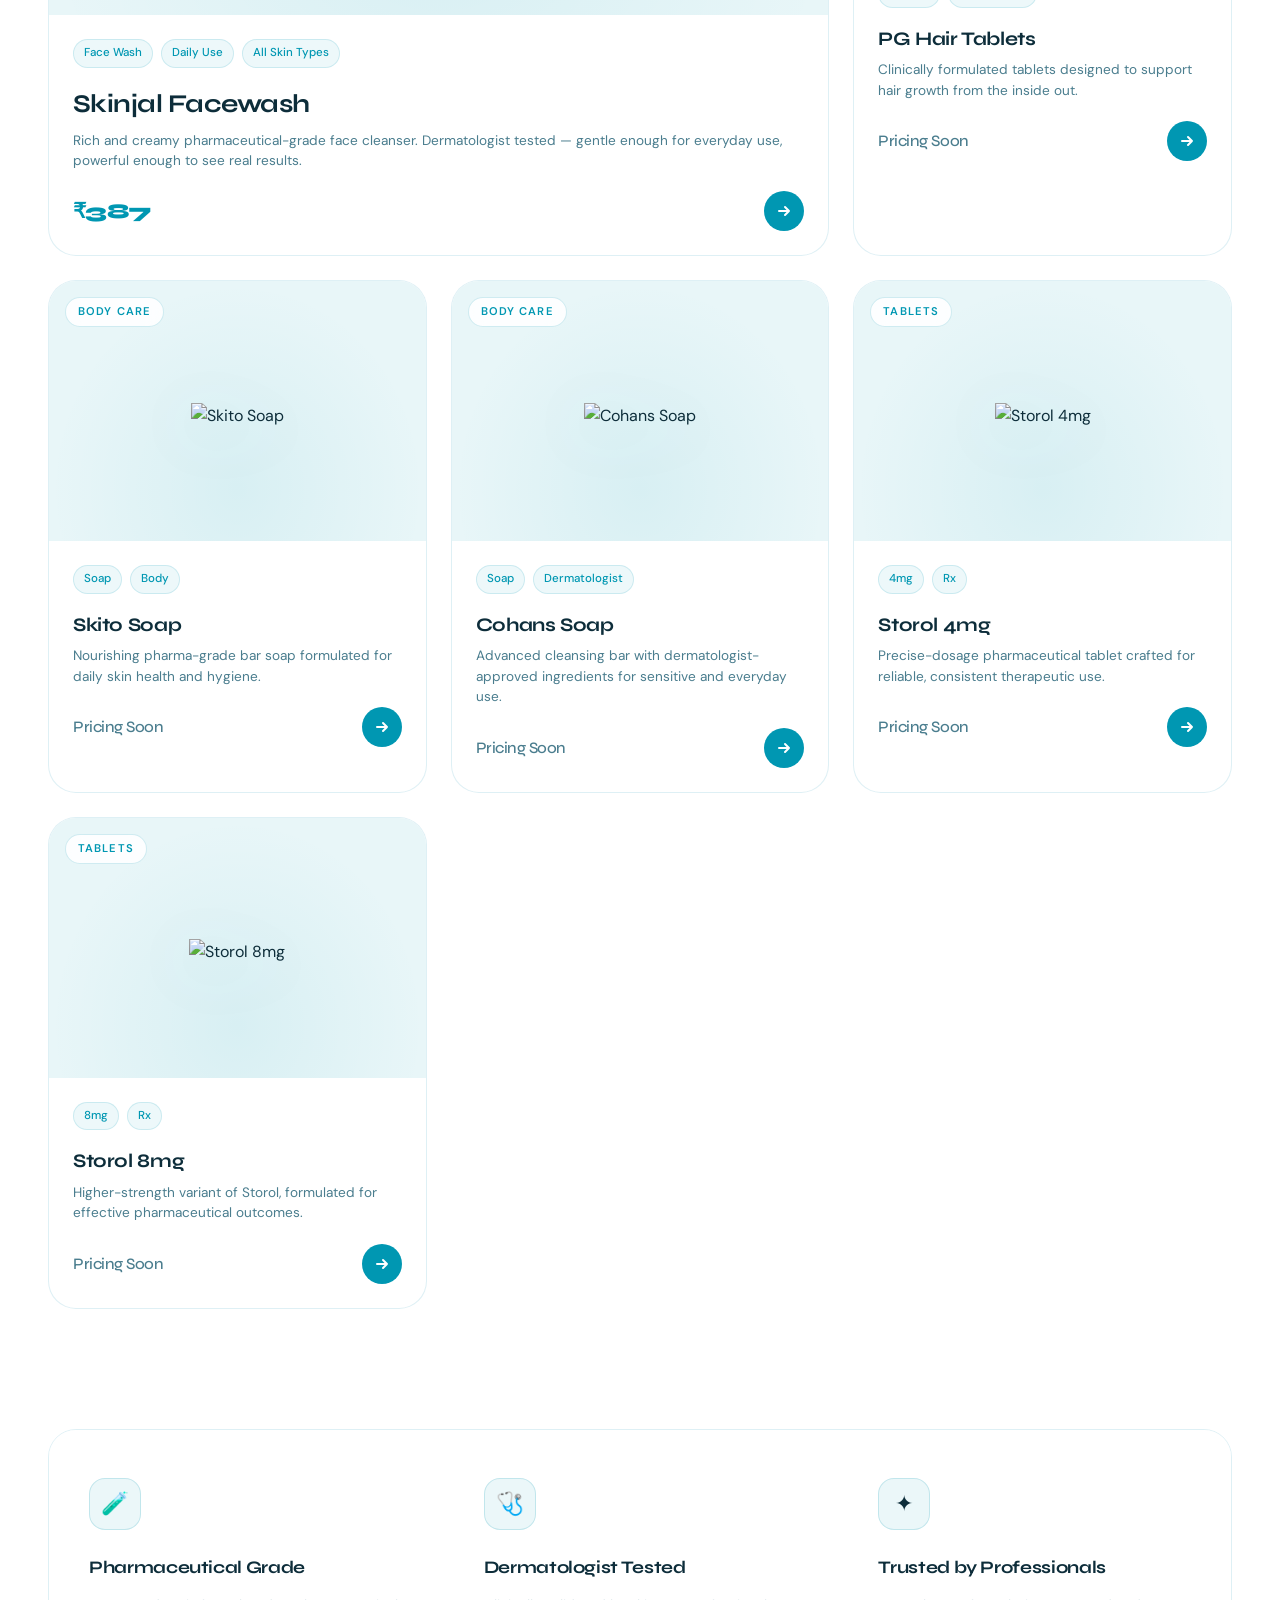
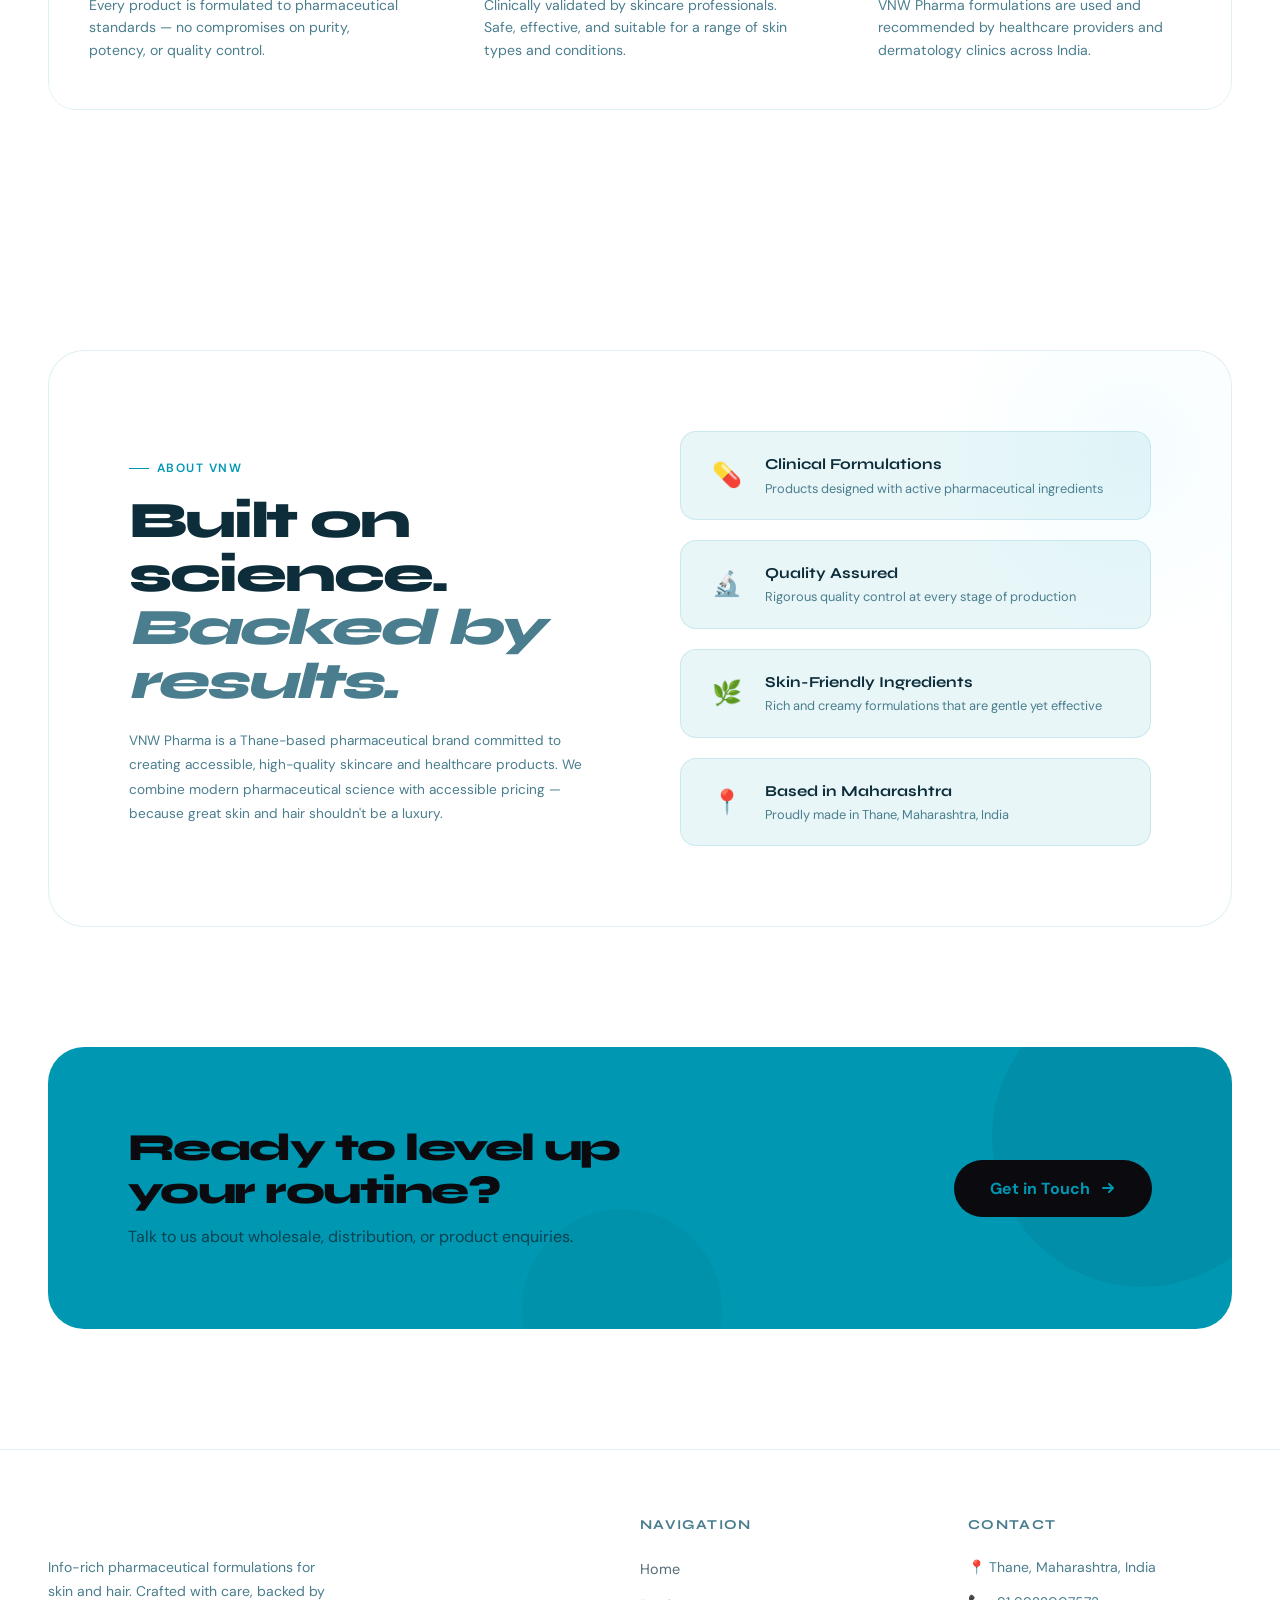
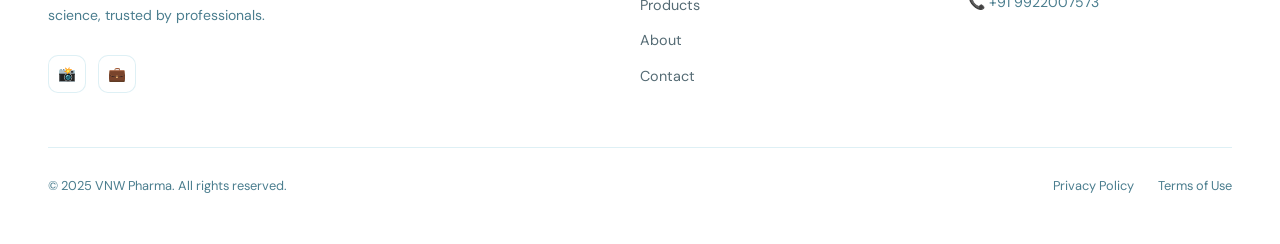
==== commit 72a35b6a: "Add files via upload" ====
--- a/index.html
+++ b/index.html
@@ -4,20 +4,20 @@
   <meta charset="UTF-8" />
   <meta name="viewport" content="width=device-width, initial-scale=1.0" />
   <title>VNW Pharma — Skin & Hair Science</title>
-  <link href="https://fonts.googleapis.com/css2?family=Clash+Display:wght@400;500;600;700&family=Syne:wght@400;500;700;800&family=DM+Sans:ital,wght@0,300;0,400;0,500;1,300&display=swap" rel="stylesheet" />
+  <link href="https://fonts.googleapis.com/css2?family=Playfair+Display:ital,wght@0,700;0,800;0,900;1,700;1,800&family=Syne:wght@400;500;700;800&family=DM+Sans:ital,wght@0,300;0,400;0,500;1,300&display=swap" rel="stylesheet" />
   <style>
     :root {
-      --bg: #0a0a0f;
-      --bg2: #0f0f1a;
-      --surface: #13131f;
-      --surface2: #1a1a2e;
-      --border: rgba(255,255,255,0.07);
-      --accent: #b8ff57;
-      --accent2: #57d9ff;
-      --accent3: #ff57b8;
-      --text: #f0f0f8;
-      --muted: #8888aa;
-      --pill-bg: rgba(184,255,87,0.08);
+      --bg: #f0fbff;
+      --bg2: #e6f7fc;
+      --surface: #ffffff;
+      --surface2: #e8f6f8;
+      --border: rgba(0, 140, 180, 0.13);
+      --accent: #0097b2;
+      --accent2: #00c5a5;
+      --accent3: #0062a3;
+      --text: #0d2d3a;
+      --muted: #4a7d8e;
+      --pill-bg: rgba(0, 151, 178, 0.08);
     }
 
     *, *::before, *::after { box-sizing: border-box; margin: 0; padding: 0; }
@@ -25,7 +25,8 @@
     html { scroll-behavior: smooth; }
 
     body {
-      background: var(--bg);
+      background: linear-gradient(135deg, #f0fbff 0%, #e0f5f9 30%, #d9f5ef 60%, #f5fdff 100%);
+      background-attachment: fixed;
       color: var(--text);
       font-family: 'DM Sans', sans-serif;
       font-size: 16px;
@@ -41,7 +42,7 @@
       background-image: url("data:image/svg+xml,%3Csvg viewBox='0 0 256 256' xmlns='http://www.w3.org/2000/svg'%3E%3Cfilter id='noise'%3E%3CfeTurbulence type='fractalNoise' baseFrequency='0.9' numOctaves='4' stitchTiles='stitch'/%3E%3C/filter%3E%3Crect width='100%25' height='100%25' filter='url(%23noise)' opacity='0.04'/%3E%3C/svg%3E");
       pointer-events: none;
       z-index: 9999;
-      opacity: 0.4;
+      opacity: 0.15;
     }
 
     /* ---- NAV ---- */
@@ -53,10 +54,10 @@
       align-items: center;
       justify-content: space-between;
       padding: 20px 48px;
-      background: rgba(10,10,15,0.75);
+      background: rgba(240, 251, 255, 0.85);
       backdrop-filter: blur(24px);
       -webkit-backdrop-filter: blur(24px);
-      border-bottom: 1px solid var(--border);
+      border-bottom: 1px solid rgba(0, 140, 180, 0.15);
       transition: padding 0.3s;
     }
 
@@ -70,7 +71,7 @@
     .nav-logo img {
       height: 36px;
       width: auto;
-      filter: brightness(0) invert(1);
+      filter: none;
     }
 
     .nav-logo span {
@@ -101,7 +102,7 @@
 
     .nav-cta {
       background: var(--accent);
-      color: #0a0a0f !important;
+      color: #ffffff !important;
       padding: 10px 22px;
       border-radius: 100px;
       font-weight: 600 !important;
@@ -111,8 +112,8 @@
 
     .nav-cta:hover {
       transform: translateY(-2px);
-      box-shadow: 0 8px 24px rgba(184,255,87,0.3) !important;
-      color: #0a0a0f !important;
+      box-shadow: 0 8px 24px rgba(0,151,178,0.3) !important;
+      color: #ffffff !important;
     }
 
     /* ---- HERO ---- */
@@ -132,7 +133,7 @@
       width: 700px;
       height: 700px;
       border-radius: 50%;
-      background: radial-gradient(ellipse, rgba(184,255,87,0.12) 0%, transparent 70%);
+      background: radial-gradient(ellipse, rgba(0,151,178,0.12) 0%, transparent 70%);
       top: -200px;
       right: -100px;
       pointer-events: none;
@@ -143,7 +144,7 @@
       width: 500px;
       height: 500px;
       border-radius: 50%;
-      background: radial-gradient(ellipse, rgba(87,217,255,0.08) 0%, transparent 70%);
+      background: radial-gradient(ellipse, rgba(0,197,165,0.10) 0%, transparent 70%);
       bottom: -100px;
       left: -100px;
       pointer-events: none;
@@ -185,17 +186,17 @@
     }
 
     .hero-title {
-      font-family: 'Syne', sans-serif;
+      font-family: 'Playfair Display', Georgia, serif;
       font-weight: 800;
       font-size: clamp(3rem, 5.5vw, 5.5rem);
-      line-height: 1.0;
-      letter-spacing: -0.04em;
+      line-height: 1.05;
+      letter-spacing: -0.02em;
       margin-bottom: 24px;
       animation: fadeUp 0.6s 0.1s ease both;
     }
 
     .hero-title .line-accent { color: var(--accent); }
-    .hero-title .line-dim { color: var(--muted); }
+    .hero-title .line-dim { color: var(--accent2); font-style: italic; }
 
     .hero-desc {
       color: var(--muted);
@@ -215,7 +216,7 @@
 
     .btn-primary {
       background: var(--accent);
-      color: #0a0a0f;
+      color: #ffffff;
       padding: 14px 32px;
       border-radius: 100px;
       font-weight: 700;
@@ -231,25 +232,25 @@
 
     .btn-primary:hover {
       transform: translateY(-3px);
-      box-shadow: 0 12px 32px rgba(184,255,87,0.35);
+      box-shadow: 0 12px 32px rgba(0,151,178,0.35);
     }
 
     .btn-ghost {
       background: transparent;
-      color: var(--text);
+      color: var(--accent);
       padding: 14px 28px;
       border-radius: 100px;
       font-weight: 500;
       font-size: 0.95rem;
       text-decoration: none;
-      border: 1px solid var(--border);
+      border: 1px solid rgba(0,151,178,0.3);
       cursor: pointer;
       transition: border-color 0.2s, background 0.2s;
     }
 
     .btn-ghost:hover {
-      border-color: rgba(255,255,255,0.2);
-      background: rgba(255,255,255,0.04);
+      border-color: rgba(0,151,178,0.5);
+      background: rgba(0,151,178,0.06);
     }
 
     .hero-stats {
@@ -293,14 +294,15 @@
 
     .showcase-card {
       position: absolute;
-      background: var(--surface);
-      border: 1px solid var(--border);
+      background: rgba(255,255,255,0.85);
+      border: 1px solid rgba(0,151,178,0.15);
       border-radius: 24px;
       padding: 24px;
       display: flex;
       flex-direction: column;
       align-items: center;
       backdrop-filter: blur(20px);
+      box-shadow: 0 8px 32px rgba(0,120,160,0.10);
       transition: transform 0.4s ease;
     }
 
@@ -311,8 +313,8 @@
       top: 50%; left: 50%;
       transform: translate(-50%, -50%);
       z-index: 3;
-      border-color: rgba(184,255,87,0.15);
-      box-shadow: 0 0 60px rgba(184,255,87,0.06);
+      border-color: rgba(0,151,178,0.25);
+      box-shadow: 0 0 60px rgba(0,151,178,0.10);
     }
 
     .showcase-card.card-main:hover {
@@ -367,8 +369,8 @@
 
     .badge-float {
       position: absolute;
-      background: var(--surface2);
-      border: 1px solid var(--border);
+      background: rgba(255,255,255,0.92);
+      border: 1px solid rgba(0,151,178,0.18);
       border-radius: 100px;
       padding: 8px 16px;
       font-size: 0.75rem;
@@ -380,6 +382,7 @@
       white-space: nowrap;
       animation: floatBadge 3s ease infinite;
       backdrop-filter: blur(10px);
+      box-shadow: 0 4px 16px rgba(0,120,160,0.10);
     }
 
     .badge-float.b1 { top: 0; right: 20px; animation-delay: 0s; }
@@ -392,10 +395,10 @@
 
     /* ---- MARQUEE ---- */
     .marquee-section {
-      border-top: 1px solid var(--border);
-      border-bottom: 1px solid var(--border);
+      border-top: 1px solid rgba(0,151,178,0.15);
+      border-bottom: 1px solid rgba(0,151,178,0.15);
       padding: 16px 0;
-      background: var(--surface);
+      background: rgba(255,255,255,0.7);
       overflow: hidden;
     }
 
@@ -494,9 +497,9 @@
     }
 
     .product-card:hover {
-      border-color: rgba(184,255,87,0.2);
+      border-color: rgba(0,151,178,0.3);
       transform: translateY(-6px);
-      box-shadow: 0 24px 48px rgba(0,0,0,0.4), 0 0 40px rgba(184,255,87,0.05);
+      box-shadow: 0 24px 48px rgba(0,100,140,0.12), 0 0 40px rgba(0,151,178,0.07);
     }
 
     .product-card.featured {
@@ -522,7 +525,7 @@
       content: '';
       position: absolute;
       inset: 0;
-      background: radial-gradient(ellipse at 50% 80%, rgba(184,255,87,0.06) 0%, transparent 70%);
+      background: radial-gradient(ellipse at 50% 80%, rgba(0,151,178,0.07) 0%, transparent 70%);
       pointer-events: none;
     }
 
@@ -534,7 +537,7 @@
       position: relative;
       z-index: 1;
       transition: transform 0.4s ease;
-      filter: drop-shadow(0 12px 32px rgba(0,0,0,0.5));
+      filter: drop-shadow(0 12px 32px rgba(0,100,140,0.15));
     }
 
     .product-card.featured .product-img-wrap img { max-height: 260px; }
@@ -547,15 +550,15 @@
       position: absolute;
       top: 16px;
       left: 16px;
-      background: rgba(10,10,15,0.7);
-      border: 1px solid var(--border);
+      background: rgba(255,255,255,0.88);
+      border: 1px solid rgba(0,151,178,0.18);
       padding: 5px 12px;
       border-radius: 100px;
       font-size: 0.7rem;
       font-weight: 600;
       text-transform: uppercase;
       letter-spacing: 0.1em;
-      color: var(--muted);
+      color: var(--accent);
       backdrop-filter: blur(8px);
     }
 
@@ -564,7 +567,7 @@
       top: 16px;
       right: 16px;
       background: var(--accent);
-      color: #0a0a0f;
+      color: #ffffff;
       padding: 5px 12px;
       border-radius: 100px;
       font-size: 0.7rem;
@@ -624,12 +627,12 @@
       align-items: center;
       justify-content: center;
       transition: transform 0.2s, box-shadow 0.2s;
-      color: #0a0a0f;
+      color: #ffffff;
     }
 
     .product-action:hover {
       transform: scale(1.15);
-      box-shadow: 0 6px 20px rgba(184,255,87,0.4);
+      box-shadow: 0 6px 20px rgba(0,151,178,0.4);
     }
 
     .product-tags {
@@ -640,12 +643,12 @@
     }
 
     .ptag {
-      background: rgba(255,255,255,0.05);
-      border: 1px solid var(--border);
+      background: rgba(0,151,178,0.07);
+      border: 1px solid rgba(0,151,178,0.15);
       padding: 4px 10px;
       border-radius: 100px;
       font-size: 0.72rem;
-      color: var(--muted);
+      color: var(--accent);
       font-weight: 500;
     }
 
@@ -664,18 +667,18 @@
     }
 
     .feature-item {
-      background: var(--surface);
+      background: rgba(255,255,255,0.8);
       padding: 48px 40px;
       position: relative;
       transition: background 0.3s;
     }
 
-    .feature-item:hover { background: var(--surface2); }
+    .feature-item:hover { background: rgba(255,255,255,0.95); }
 
     .feature-icon {
       width: 52px; height: 52px;
-      background: var(--pill-bg);
-      border: 1px solid rgba(184,255,87,0.15);
+      background: rgba(0,151,178,0.08);
+      border: 1px solid rgba(0,151,178,0.18);
       border-radius: 16px;
       display: flex;
       align-items: center;
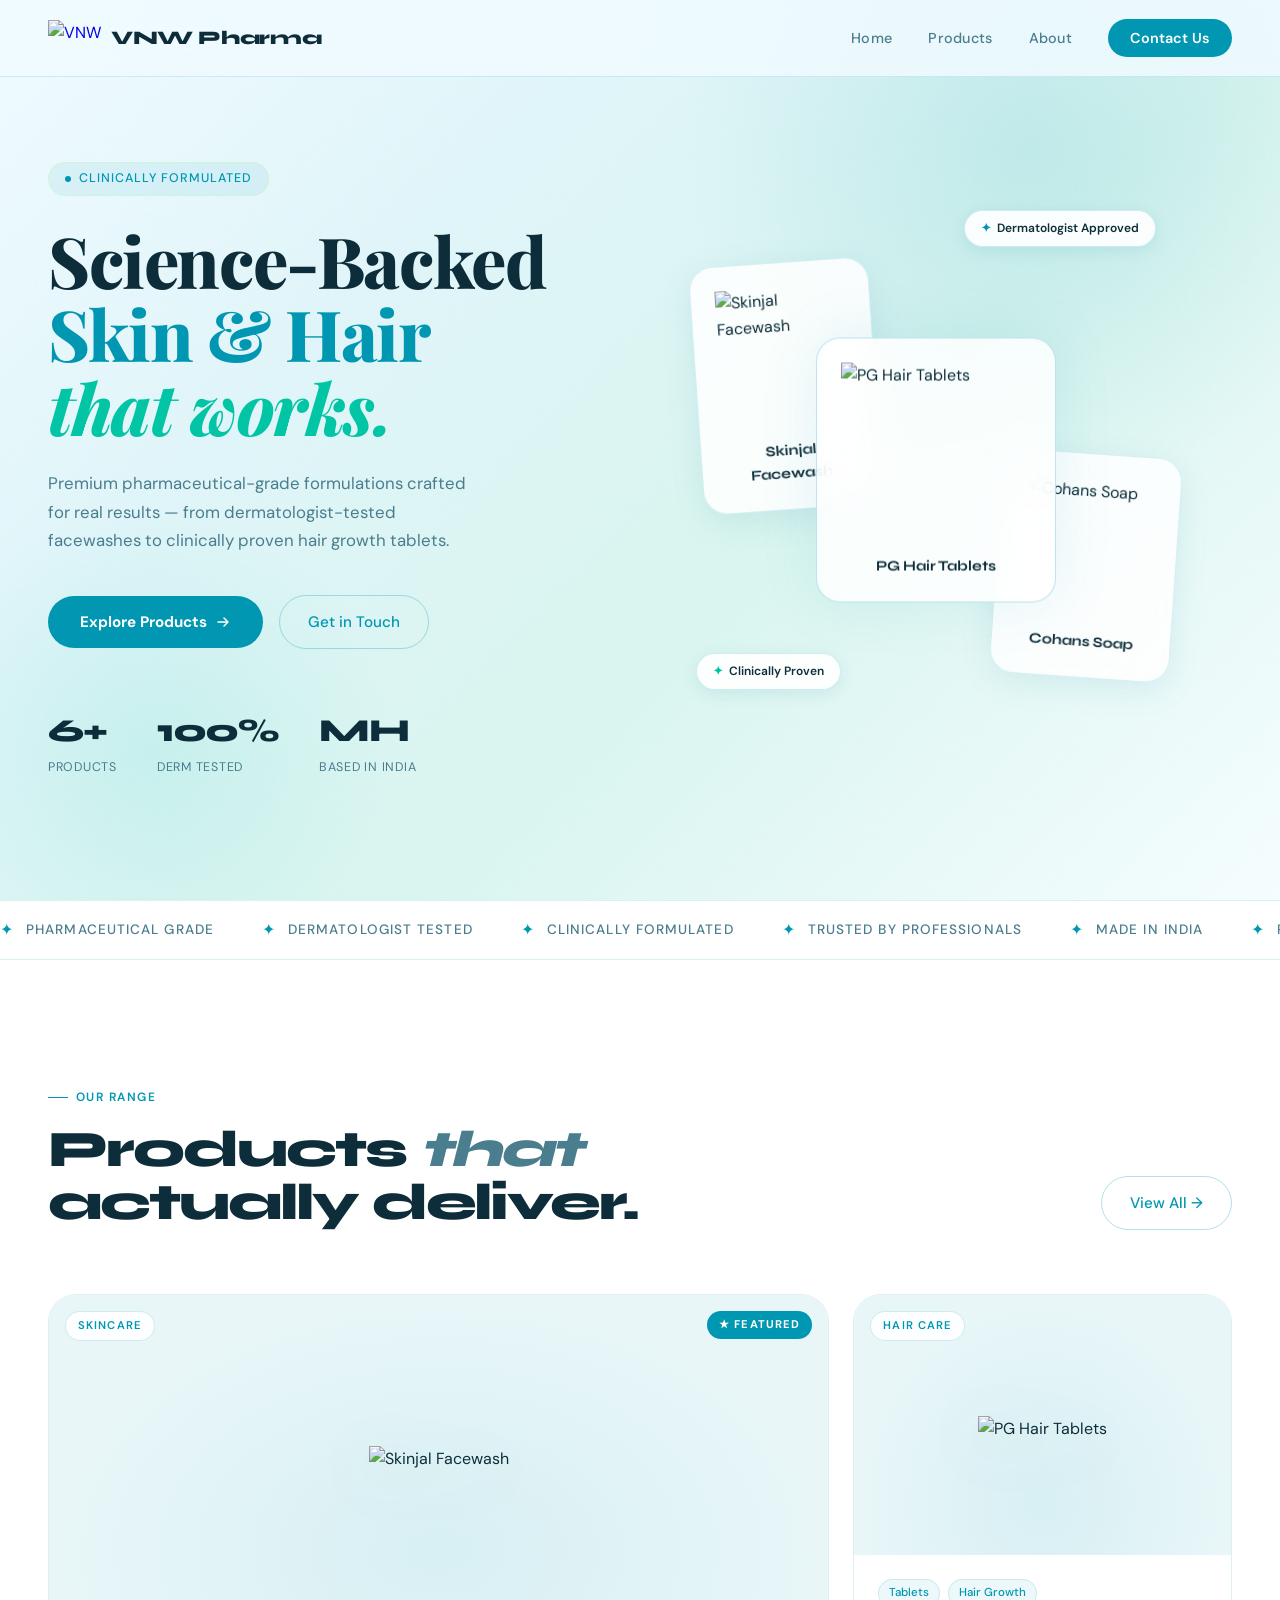
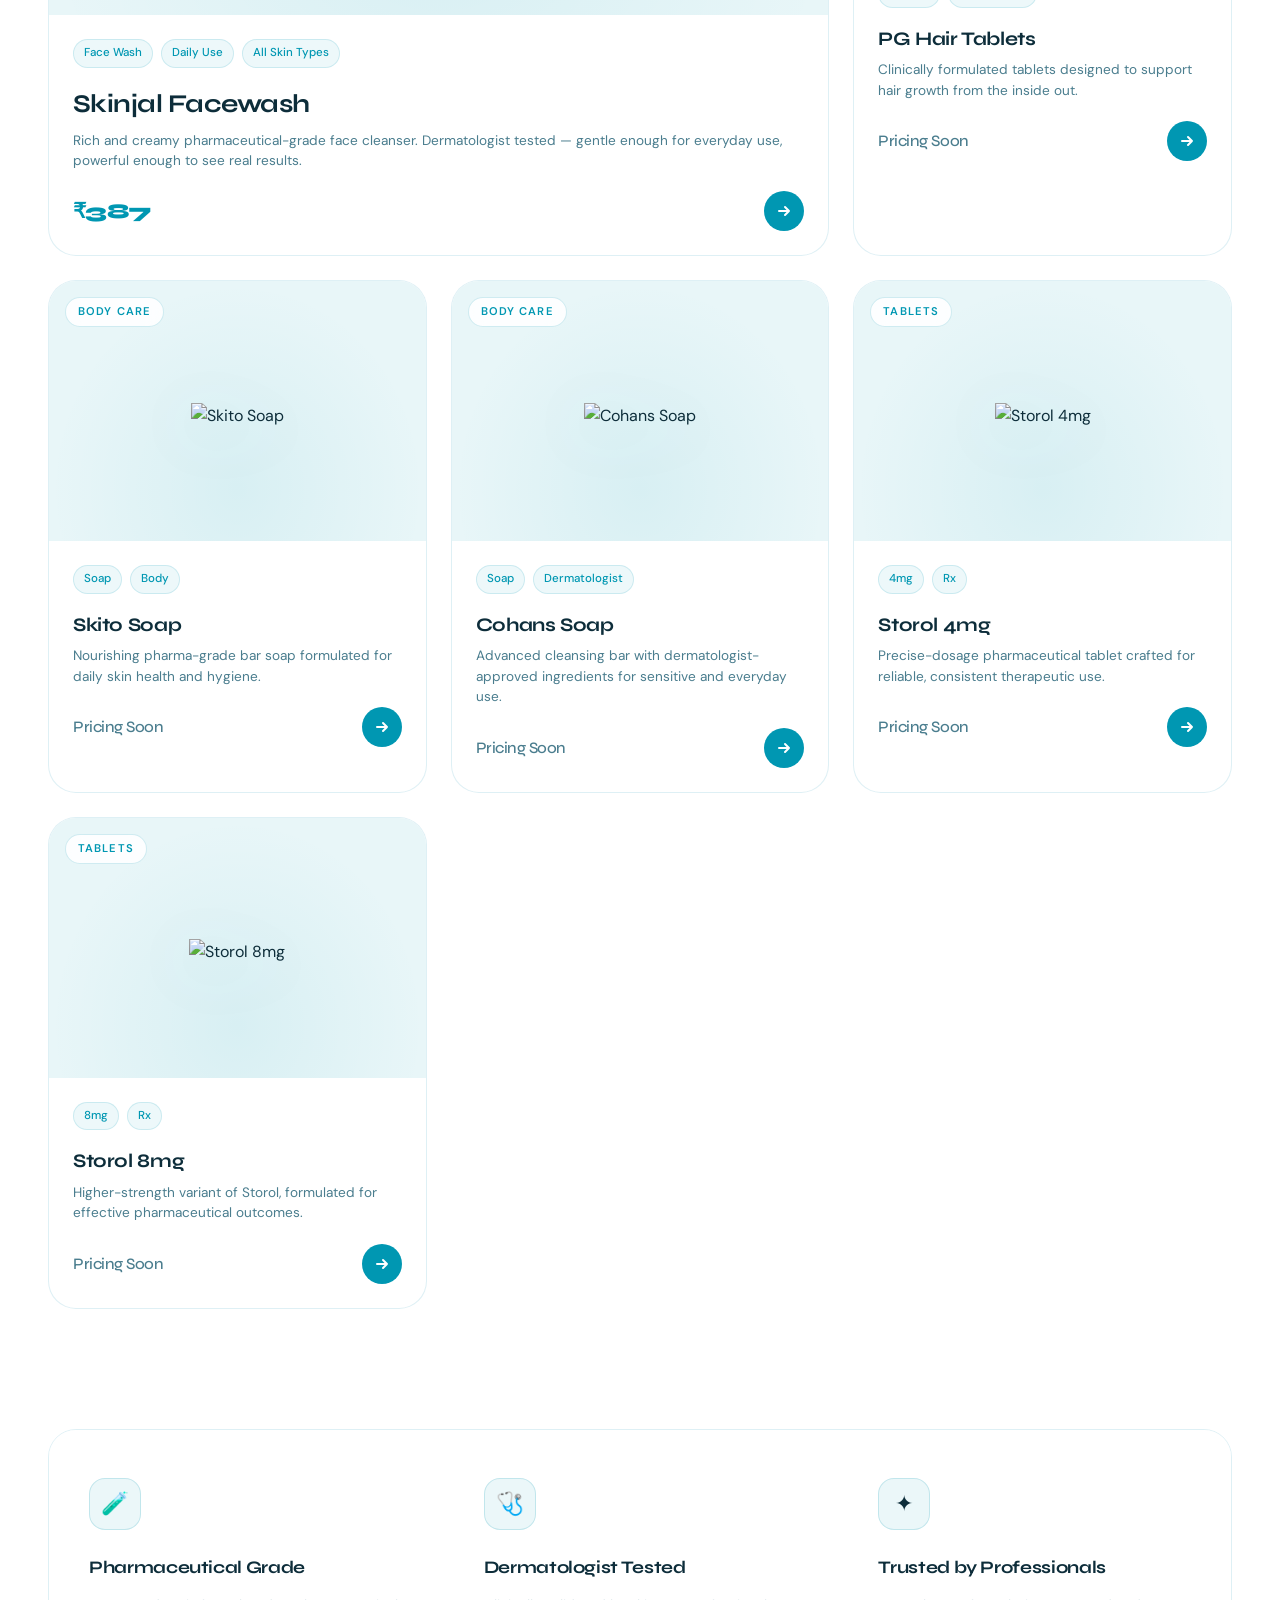
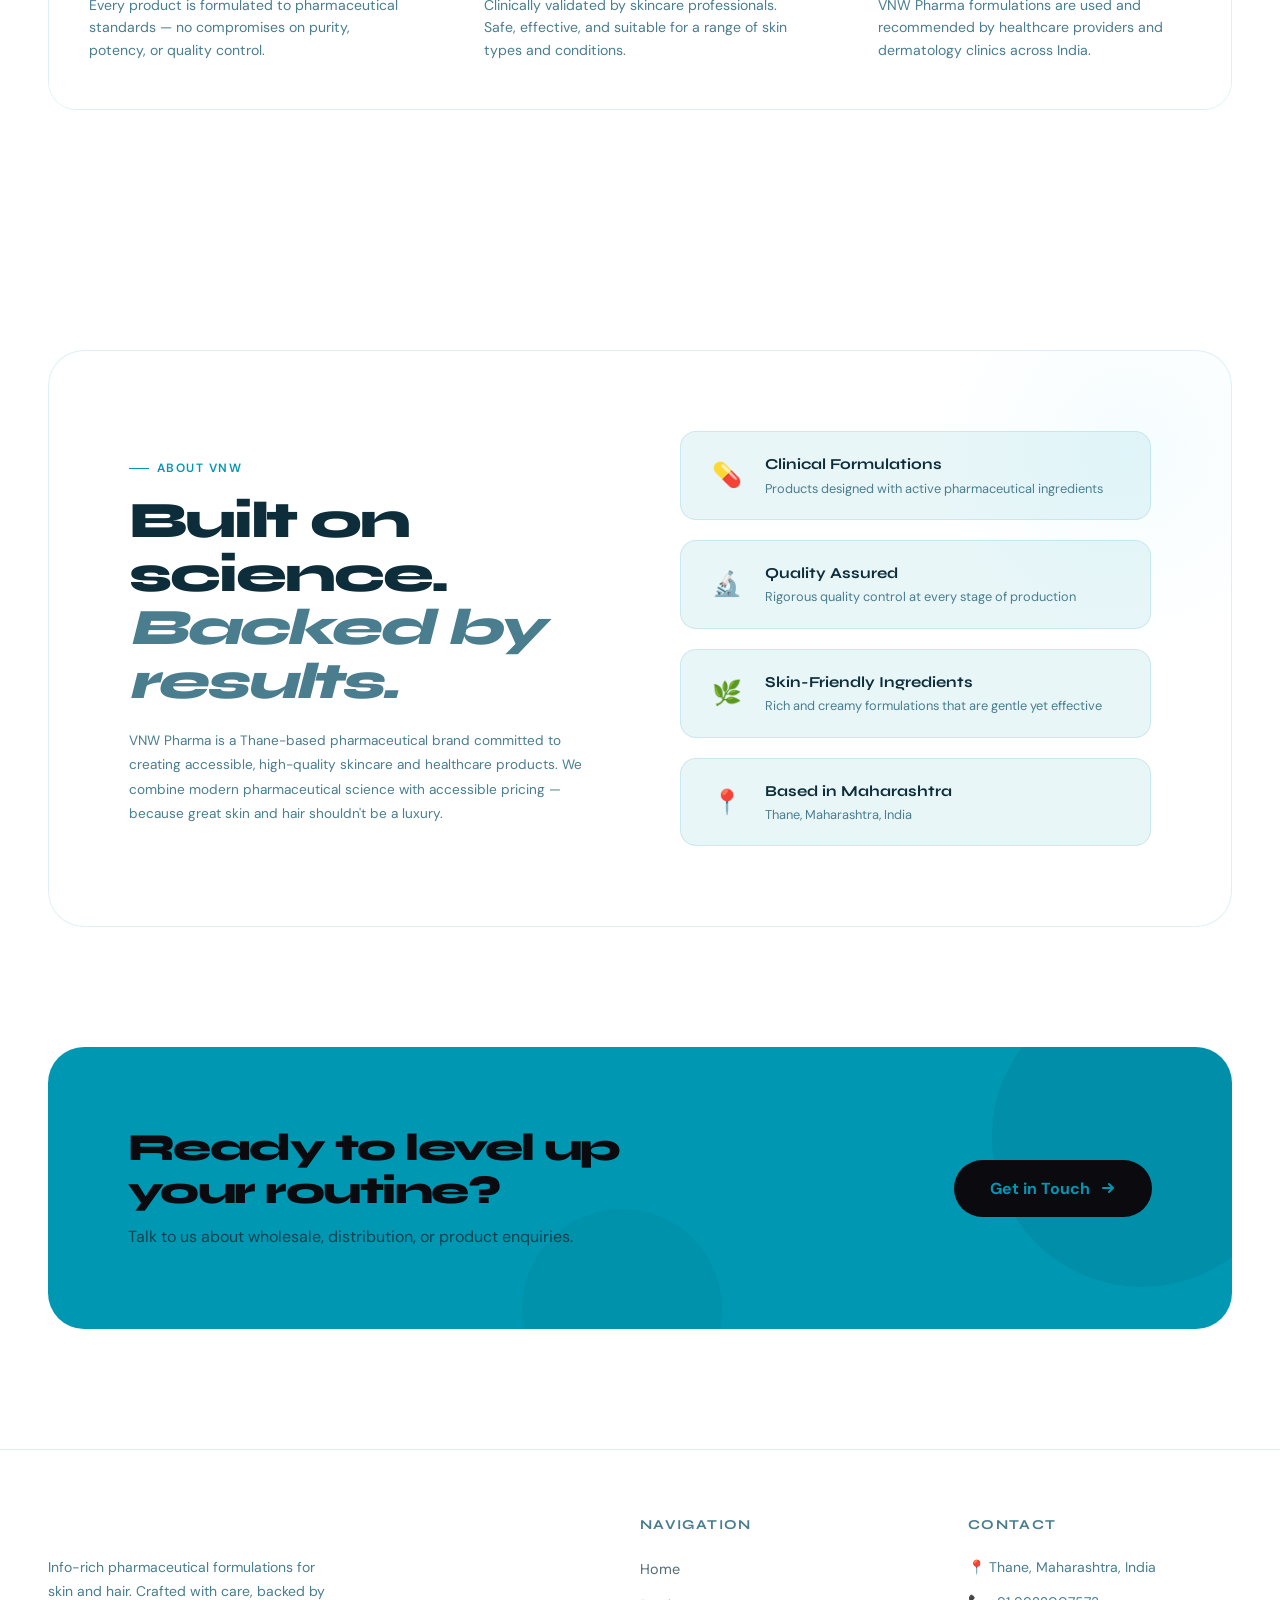
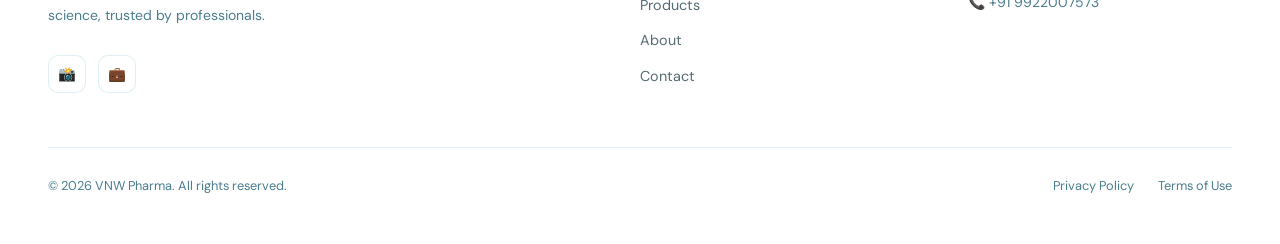
==== commit a7fab2ee: "Update prices and footer year in index.html" ====
--- a/index.html
+++ b/index.html
@@ -1092,19 +1092,19 @@
       <div class="showcase-card card-left">
         <img src="https://valuminium.github.io/VNW-Website/asset/Images/SkinJal(Photo)- New.png" alt="Skinjal Facewash" />
         <div class="sc-name">Skinjal Facewash</div>
-        <div class="sc-price">₹387</div>
+       <!-- <div class="sc-price">₹387</div> -->
       </div>
 
       <div class="showcase-card card-main">
         <img src="https://valuminium.github.io/VNW-Website/asset/Images/VNW PG Hair New (Feb 2025).jpg" alt="PG Hair Tablets" />
         <div class="sc-name">PG Hair Tablets</div>
-        <div class="sc-price">Coming Soon</div>
+       <!-- <div class="sc-price">Coming Soon</div> -->
       </div>
 
       <div class="showcase-card card-right">
         <img src="https://valuminium.github.io/VNW-Website/asset/Images/Co Hans Soap Image (Latest).png" alt="Cohans Soap" />
         <div class="sc-name">Cohans Soap</div>
-        <div class="sc-price">Coming Soon</div>
+       <!-- <div class="sc-price">Coming Soon</div> -->
       </div>
     </div>
   </div>
@@ -1334,7 +1334,7 @@
         <div class="hl-icon">📍</div>
         <div>
           <div class="hl-title">Based in Maharashtra</div>
-          <div class="hl-desc">Proudly made in Thane, Maharashtra, India</div>
+          <div class="hl-desc">Thane, Maharashtra, India</div>
         </div>
       </div>
     </div>
@@ -1382,7 +1382,7 @@
     </div>
   </div>
   <div class="footer-bottom">
-    <p>© 2025 VNW Pharma. All rights reserved.</p>
+    <p>© 2026 VNW Pharma. All rights reserved.</p>
     <div class="footer-bottom-links">
       <a href="#">Privacy Policy</a>
       <a href="#">Terms of Use</a>
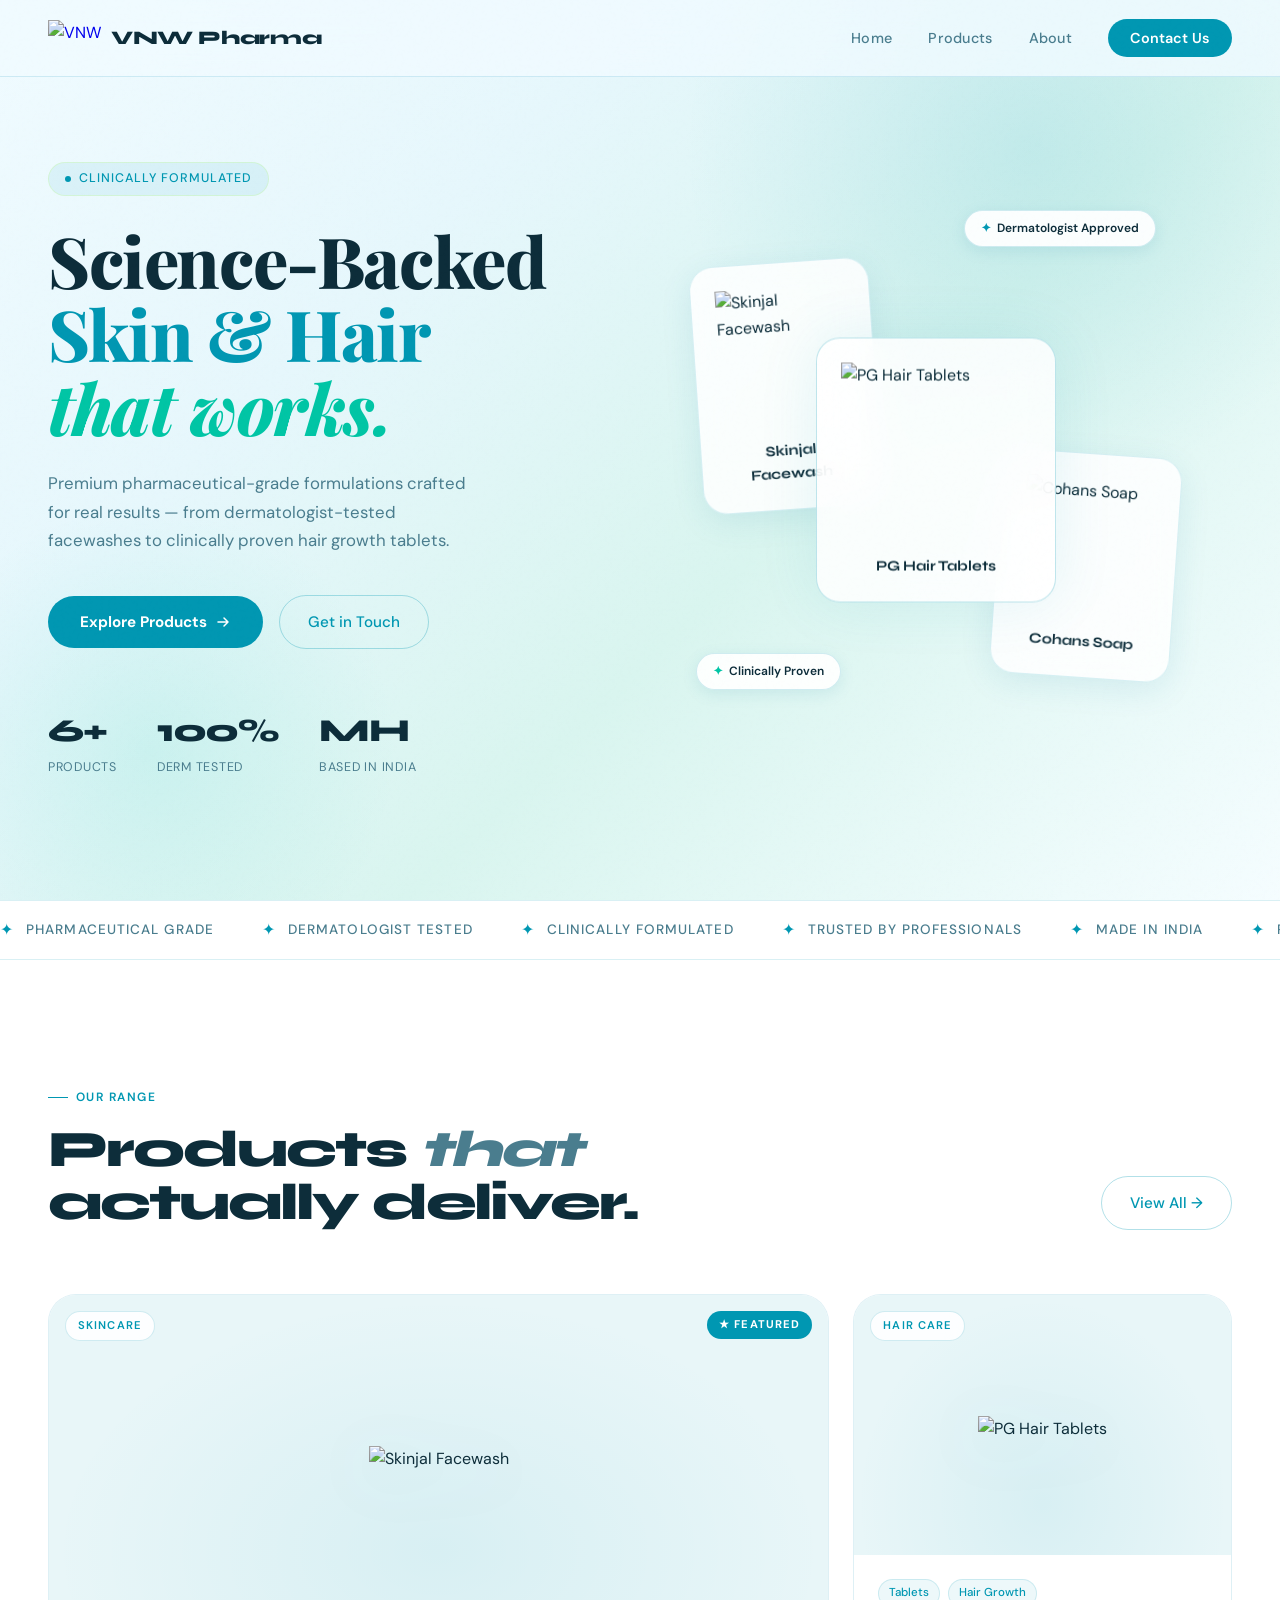
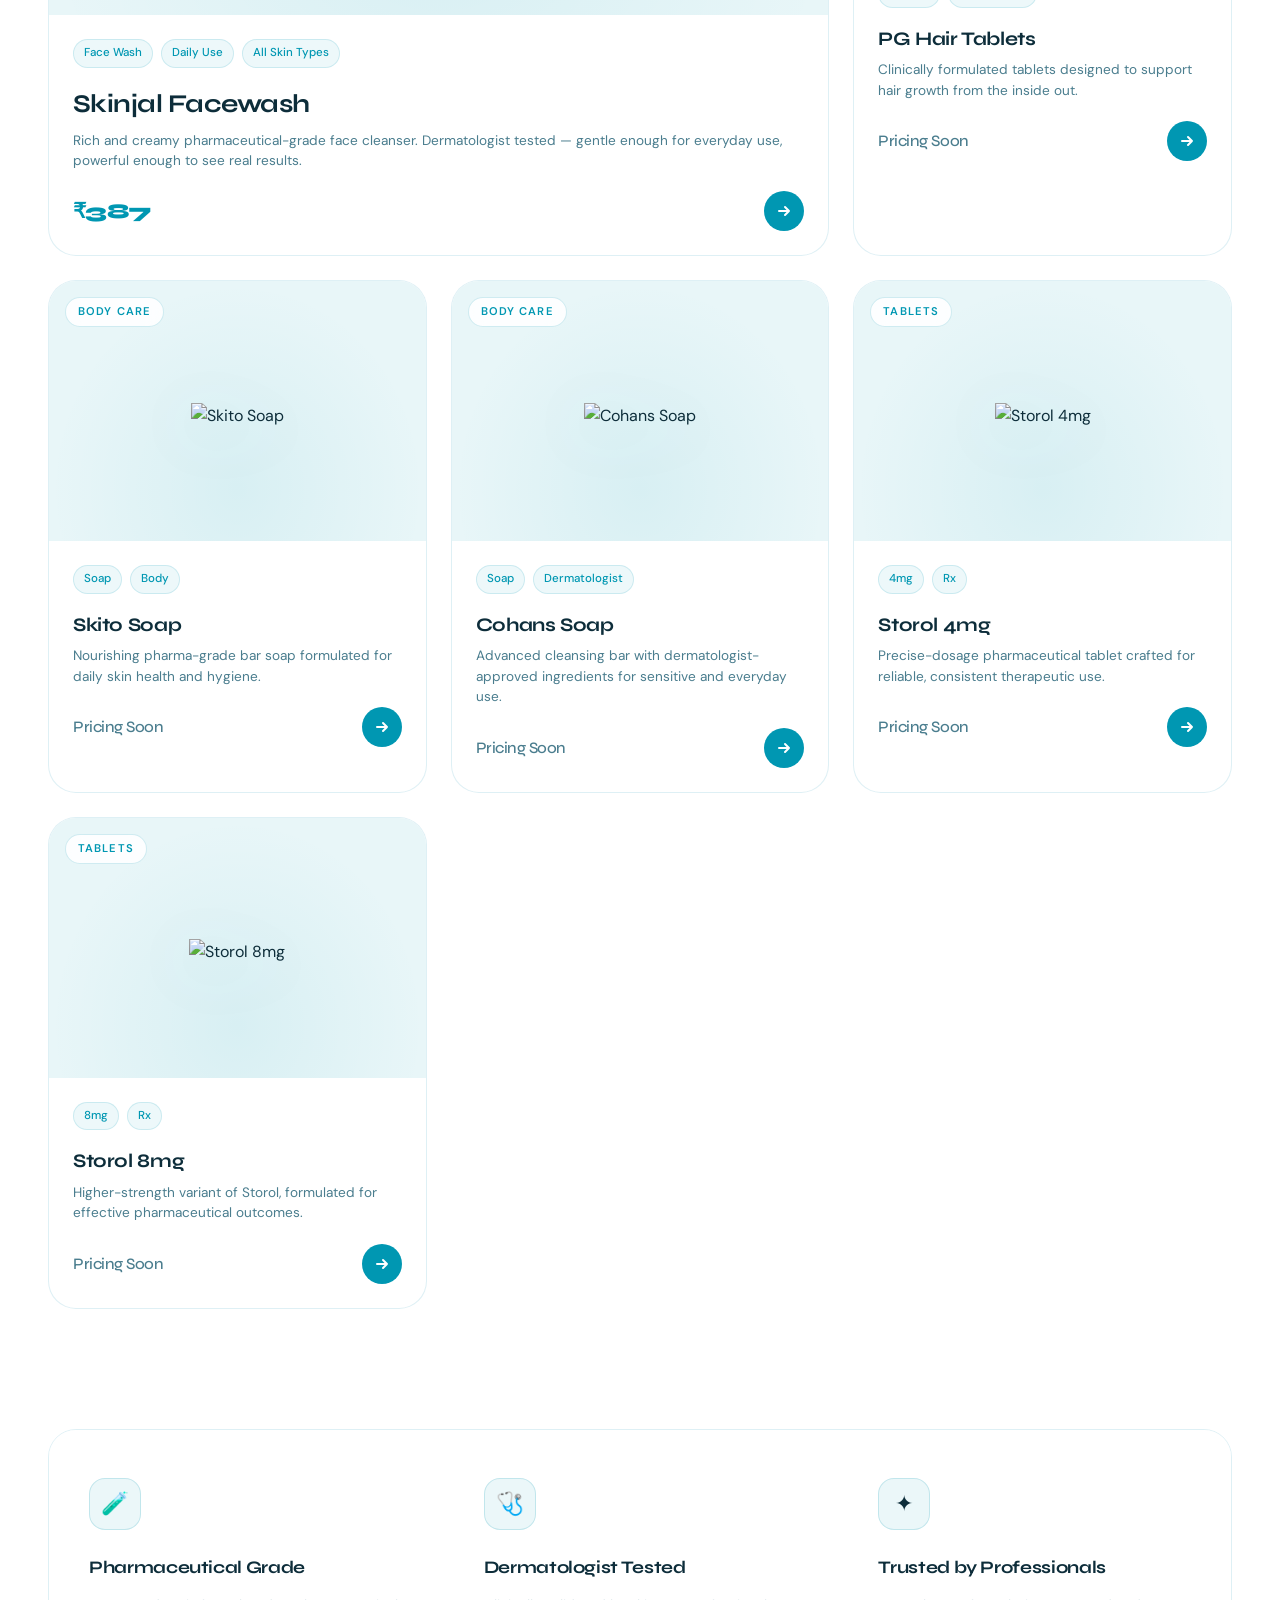
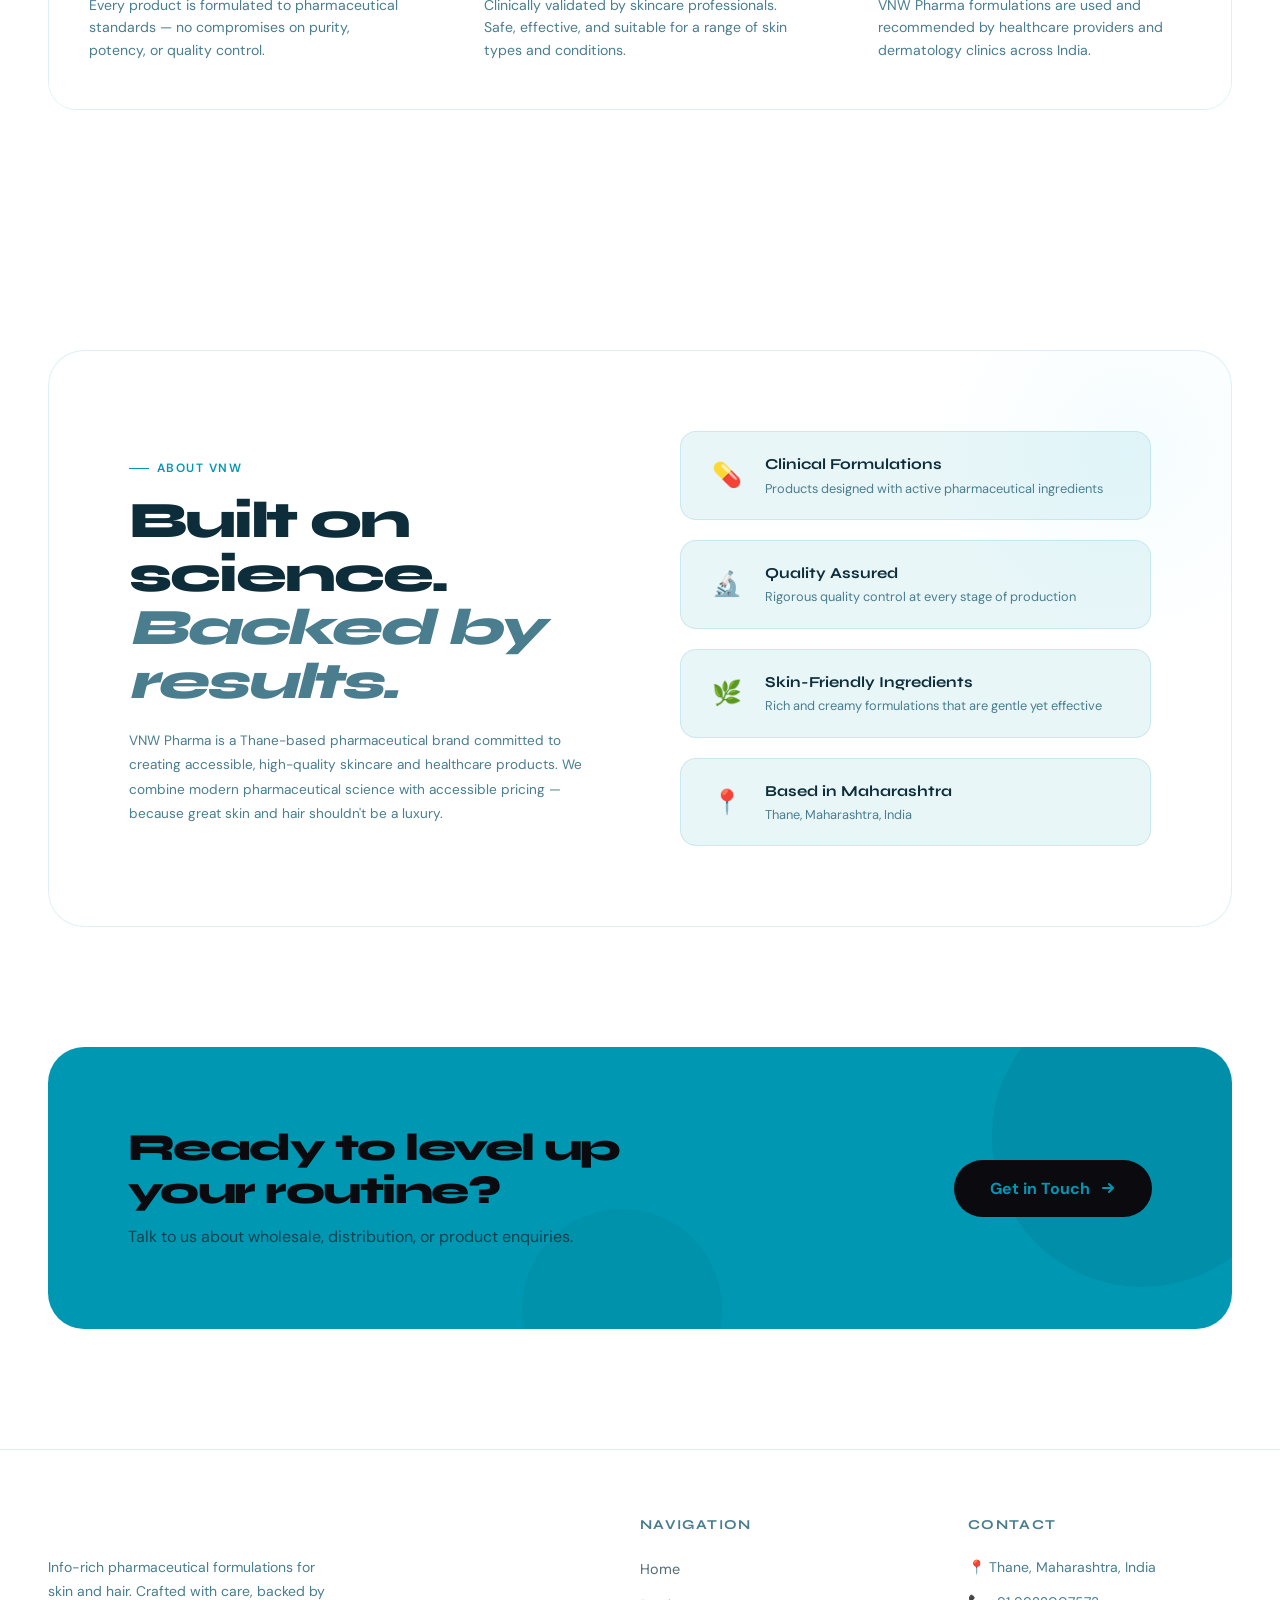
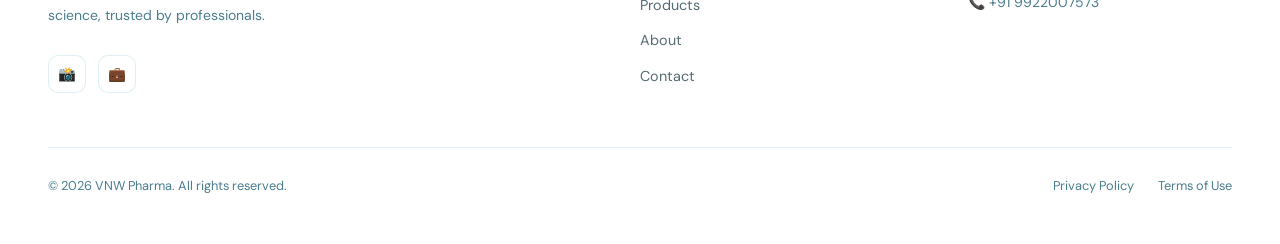
==== commit a034e8c6: "Refactor site into modular section HTML/CSS/JS files" ====
--- a/index.html
+++ b/index.html
@@ -5,1110 +5,15 @@
   <meta name="viewport" content="width=device-width, initial-scale=1.0" />
   <title>VNW Pharma — Skin & Hair Science</title>
   <link href="https://fonts.googleapis.com/css2?family=Playfair+Display:ital,wght@0,700;0,800;0,900;1,700;1,800&family=Syne:wght@400;500;700;800&family=DM+Sans:ital,wght@0,300;0,400;0,500;1,300&display=swap" rel="stylesheet" />
-  <style>
-    :root {
-      --bg: #f0fbff;
-      --bg2: #e6f7fc;
-      --surface: #ffffff;
-      --surface2: #e8f6f8;
-      --border: rgba(0, 140, 180, 0.13);
-      --accent: #0097b2;
-      --accent2: #00c5a5;
-      --accent3: #0062a3;
-      --text: #0d2d3a;
-      --muted: #4a7d8e;
-      --pill-bg: rgba(0, 151, 178, 0.08);
-    }
-
-    *, *::before, *::after { box-sizing: border-box; margin: 0; padding: 0; }
-
-    html { scroll-behavior: smooth; }
-
-    body {
-      background: linear-gradient(135deg, #f0fbff 0%, #e0f5f9 30%, #d9f5ef 60%, #f5fdff 100%);
-      background-attachment: fixed;
-      color: var(--text);
-      font-family: 'DM Sans', sans-serif;
-      font-size: 16px;
-      line-height: 1.6;
-      overflow-x: hidden;
-    }
-
-    /* ---- NOISE OVERLAY ---- */
-    body::before {
-      content: '';
-      position: fixed;
-      inset: 0;
-      background-image: url("data:image/svg+xml,%3Csvg viewBox='0 0 256 256' xmlns='http://www.w3.org/2000/svg'%3E%3Cfilter id='noise'%3E%3CfeTurbulence type='fractalNoise' baseFrequency='0.9' numOctaves='4' stitchTiles='stitch'/%3E%3C/filter%3E%3Crect width='100%25' height='100%25' filter='url(%23noise)' opacity='0.04'/%3E%3C/svg%3E");
-      pointer-events: none;
-      z-index: 9999;
-      opacity: 0.15;
-    }
-
-    /* ---- NAV ---- */
-    nav {
-      position: fixed;
-      top: 0; left: 0; right: 0;
-      z-index: 1000;
-      display: flex;
-      align-items: center;
-      justify-content: space-between;
-      padding: 20px 48px;
-      background: rgba(240, 251, 255, 0.85);
-      backdrop-filter: blur(24px);
-      -webkit-backdrop-filter: blur(24px);
-      border-bottom: 1px solid rgba(0, 140, 180, 0.15);
-      transition: padding 0.3s;
-    }
-
-    .nav-logo {
-      display: flex;
-      align-items: center;
-      gap: 10px;
-      text-decoration: none;
-    }
-
-    .nav-logo img {
-      height: 36px;
-      width: auto;
-      filter: none;
-    }
-
-    .nav-logo span {
-      font-family: 'Syne', sans-serif;
-      font-weight: 800;
-      font-size: 1.2rem;
-      color: var(--text);
-      letter-spacing: -0.02em;
-    }
-
-    .nav-links {
-      display: flex;
-      align-items: center;
-      gap: 36px;
-      list-style: none;
-    }
-
-    .nav-links a {
-      color: var(--muted);
-      text-decoration: none;
-      font-size: 0.9rem;
-      font-weight: 500;
-      letter-spacing: 0.02em;
-      transition: color 0.2s;
-    }
-
-    .nav-links a:hover { color: var(--text); }
-
-    .nav-cta {
-      background: var(--accent);
-      color: #ffffff !important;
-      padding: 10px 22px;
-      border-radius: 100px;
-      font-weight: 600 !important;
-      letter-spacing: 0 !important;
-      transition: transform 0.2s, box-shadow 0.2s !important;
-    }
-
-    .nav-cta:hover {
-      transform: translateY(-2px);
-      box-shadow: 0 8px 24px rgba(0,151,178,0.3) !important;
-      color: #ffffff !important;
-    }
-
-    /* ---- HERO ---- */
-    #home {
-      min-height: 100vh;
-      display: grid;
-      grid-template-columns: 1fr 1fr;
-      align-items: center;
-      gap: 0;
-      padding: 120px 48px 80px;
-      position: relative;
-      overflow: hidden;
-    }
-
-    .hero-glow {
-      position: absolute;
-      width: 700px;
-      height: 700px;
-      border-radius: 50%;
-      background: radial-gradient(ellipse, rgba(0,151,178,0.12) 0%, transparent 70%);
-      top: -200px;
-      right: -100px;
-      pointer-events: none;
-    }
-
-    .hero-glow2 {
-      position: absolute;
-      width: 500px;
-      height: 500px;
-      border-radius: 50%;
-      background: radial-gradient(ellipse, rgba(0,197,165,0.10) 0%, transparent 70%);
-      bottom: -100px;
-      left: -100px;
-      pointer-events: none;
-    }
-
-    .hero-left {
-      position: relative;
-      z-index: 2;
-    }
-
-    .hero-tag {
-      display: inline-flex;
-      align-items: center;
-      gap: 8px;
-      background: var(--pill-bg);
-      border: 1px solid rgba(184,255,87,0.2);
-      padding: 6px 16px;
-      border-radius: 100px;
-      font-size: 0.78rem;
-      font-weight: 500;
-      color: var(--accent);
-      letter-spacing: 0.08em;
-      text-transform: uppercase;
-      margin-bottom: 28px;
-      animation: fadeUp 0.6s ease both;
-    }
-
-    .hero-tag::before {
-      content: '';
-      width: 6px; height: 6px;
-      background: var(--accent);
-      border-radius: 50%;
-      animation: pulse 2s ease infinite;
-    }
-
-    @keyframes pulse {
-      0%, 100% { opacity: 1; transform: scale(1); }
-      50% { opacity: 0.5; transform: scale(0.7); }
-    }
-
-    .hero-title {
-      font-family: 'Playfair Display', Georgia, serif;
-      font-weight: 800;
-      font-size: clamp(3rem, 5.5vw, 5.5rem);
-      line-height: 1.05;
-      letter-spacing: -0.02em;
-      margin-bottom: 24px;
-      animation: fadeUp 0.6s 0.1s ease both;
-    }
-
-    .hero-title .line-accent { color: var(--accent); }
-    .hero-title .line-dim { color: var(--accent2); font-style: italic; }
-
-    .hero-desc {
-      color: var(--muted);
-      font-size: 1.05rem;
-      max-width: 440px;
-      line-height: 1.7;
-      margin-bottom: 40px;
-      animation: fadeUp 0.6s 0.2s ease both;
-    }
-
-    .hero-actions {
-      display: flex;
-      gap: 16px;
-      align-items: center;
-      animation: fadeUp 0.6s 0.3s ease both;
-    }
-
-    .btn-primary {
-      background: var(--accent);
-      color: #ffffff;
-      padding: 14px 32px;
-      border-radius: 100px;
-      font-weight: 700;
-      font-size: 0.95rem;
-      text-decoration: none;
-      border: none;
-      cursor: pointer;
-      transition: transform 0.2s, box-shadow 0.2s;
-      display: inline-flex;
-      align-items: center;
-      gap: 8px;
-    }
-
-    .btn-primary:hover {
-      transform: translateY(-3px);
-      box-shadow: 0 12px 32px rgba(0,151,178,0.35);
-    }
-
-    .btn-ghost {
-      background: transparent;
-      color: var(--accent);
-      padding: 14px 28px;
-      border-radius: 100px;
-      font-weight: 500;
-      font-size: 0.95rem;
-      text-decoration: none;
-      border: 1px solid rgba(0,151,178,0.3);
-      cursor: pointer;
-      transition: border-color 0.2s, background 0.2s;
-    }
-
-    .btn-ghost:hover {
-      border-color: rgba(0,151,178,0.5);
-      background: rgba(0,151,178,0.06);
-    }
-
-    .hero-stats {
-      display: flex;
-      gap: 40px;
-      margin-top: 56px;
-      animation: fadeUp 0.6s 0.4s ease both;
-    }
-
-    .hero-stat-num {
-      font-family: 'Syne', sans-serif;
-      font-weight: 800;
-      font-size: 2rem;
-      color: var(--text);
-      letter-spacing: -0.04em;
-    }
-
-    .hero-stat-label {
-      font-size: 0.78rem;
-      color: var(--muted);
-      margin-top: 2px;
-      text-transform: uppercase;
-      letter-spacing: 0.06em;
-    }
-
-    /* ---- HERO RIGHT ---- */
-    .hero-right {
-      position: relative;
-      z-index: 2;
-      display: flex;
-      align-items: center;
-      justify-content: center;
-      animation: fadeUp 0.8s 0.15s ease both;
-    }
-
-    .hero-product-showcase {
-      position: relative;
-      width: 480px;
-      height: 520px;
-    }
-
-    .showcase-card {
-      position: absolute;
-      background: rgba(255,255,255,0.85);
-      border: 1px solid rgba(0,151,178,0.15);
-      border-radius: 24px;
-      padding: 24px;
-      display: flex;
-      flex-direction: column;
-      align-items: center;
-      backdrop-filter: blur(20px);
-      box-shadow: 0 8px 32px rgba(0,120,160,0.10);
-      transition: transform 0.4s ease;
-    }
-
-    .showcase-card:hover { transform: translateY(-8px) scale(1.02); }
-
-    .showcase-card.card-main {
-      width: 240px;
-      top: 50%; left: 50%;
-      transform: translate(-50%, -50%);
-      z-index: 3;
-      border-color: rgba(0,151,178,0.25);
-      box-shadow: 0 0 60px rgba(0,151,178,0.10);
-    }
-
-    .showcase-card.card-main:hover {
-      transform: translate(-50%, -50%) translateY(-8px);
-    }
-
-    .showcase-card.card-left {
-      width: 180px;
-      top: 10%; left: 0;
-      z-index: 2;
-      transform: rotate(-4deg);
-    }
-
-    .showcase-card.card-left:hover {
-      transform: rotate(-4deg) translateY(-8px) scale(1.03);
-    }
-
-    .showcase-card.card-right {
-      width: 180px;
-      bottom: 10%; right: 0;
-      z-index: 2;
-      transform: rotate(4deg);
-    }
-
-    .showcase-card.card-right:hover {
-      transform: rotate(4deg) translateY(-8px) scale(1.03);
-    }
-
-    .showcase-card img {
-      width: 100%;
-      height: 140px;
-      object-fit: contain;
-      margin-bottom: 12px;
-    }
-
-    .showcase-card.card-main img { height: 180px; }
-
-    .sc-name {
-      font-family: 'Syne', sans-serif;
-      font-weight: 700;
-      font-size: 0.9rem;
-      text-align: center;
-      color: var(--text);
-    }
-
-    .sc-price {
-      font-size: 0.8rem;
-      color: var(--accent);
-      font-weight: 600;
-      margin-top: 4px;
-    }
-
-    .badge-float {
-      position: absolute;
-      background: rgba(255,255,255,0.92);
-      border: 1px solid rgba(0,151,178,0.18);
-      border-radius: 100px;
-      padding: 8px 16px;
-      font-size: 0.75rem;
-      font-weight: 600;
-      color: var(--text);
-      display: flex;
-      align-items: center;
-      gap: 6px;
-      white-space: nowrap;
-      animation: floatBadge 3s ease infinite;
-      backdrop-filter: blur(10px);
-      box-shadow: 0 4px 16px rgba(0,120,160,0.10);
-    }
-
-    .badge-float.b1 { top: 0; right: 20px; animation-delay: 0s; }
-    .badge-float.b2 { bottom: 40px; left: 0; animation-delay: 1.5s; }
-
-    @keyframes floatBadge {
-      0%, 100% { transform: translateY(0); }
-      50% { transform: translateY(-6px); }
-    }
-
-    /* ---- MARQUEE ---- */
-    .marquee-section {
-      border-top: 1px solid rgba(0,151,178,0.15);
-      border-bottom: 1px solid rgba(0,151,178,0.15);
-      padding: 16px 0;
-      background: rgba(255,255,255,0.7);
-      overflow: hidden;
-    }
-
-    .marquee-track {
-      display: flex;
-      gap: 48px;
-      animation: marquee 22s linear infinite;
-      width: max-content;
-    }
-
-    .marquee-item {
-      display: flex;
-      align-items: center;
-      gap: 12px;
-      color: var(--muted);
-      font-size: 0.85rem;
-      font-weight: 500;
-      text-transform: uppercase;
-      letter-spacing: 0.08em;
-      white-space: nowrap;
-    }
-
-    .marquee-item span {
-      color: var(--accent);
-      font-size: 1rem;
-    }
-
-    @keyframes marquee {
-      from { transform: translateX(0); }
-      to { transform: translateX(-50%); }
-    }
-
-    /* ---- PRODUCTS ---- */
-    #products {
-      padding: 120px 48px;
-      position: relative;
-    }
-
-    .section-header {
-      display: flex;
-      align-items: flex-end;
-      justify-content: space-between;
-      margin-bottom: 64px;
-      flex-wrap: wrap;
-      gap: 24px;
-    }
-
-    .section-tag {
-      display: inline-flex;
-      align-items: center;
-      gap: 8px;
-      font-size: 0.75rem;
-      font-weight: 600;
-      text-transform: uppercase;
-      letter-spacing: 0.12em;
-      color: var(--accent);
-      margin-bottom: 16px;
-    }
-
-    .section-tag::before {
-      content: '';
-      display: block;
-      width: 20px;
-      height: 1px;
-      background: var(--accent);
-    }
-
-    .section-title {
-      font-family: 'Syne', sans-serif;
-      font-weight: 800;
-      font-size: clamp(2.2rem, 4vw, 3.6rem);
-      letter-spacing: -0.04em;
-      line-height: 1.05;
-    }
-
-    .section-title em {
-      font-style: italic;
-      color: var(--muted);
-    }
-
-    .products-grid {
-      display: grid;
-      grid-template-columns: repeat(3, 1fr);
-      gap: 24px;
-    }
-
-    .product-card {
-      background: var(--surface);
-      border: 1px solid var(--border);
-      border-radius: 28px;
-      overflow: hidden;
-      position: relative;
-      cursor: pointer;
-      transition: border-color 0.3s, transform 0.3s, box-shadow 0.3s;
-      group: true;
-    }
-
-    .product-card:hover {
-      border-color: rgba(0,151,178,0.3);
-      transform: translateY(-6px);
-      box-shadow: 0 24px 48px rgba(0,100,140,0.12), 0 0 40px rgba(0,151,178,0.07);
-    }
-
-    .product-card.featured {
-      grid-column: span 2;
-    }
-
-    .product-img-wrap {
-      background: var(--surface2);
-      display: flex;
-      align-items: center;
-      justify-content: center;
-      padding: 40px 24px 32px;
-      position: relative;
-      overflow: hidden;
-      min-height: 260px;
-    }
-
-    .product-card.featured .product-img-wrap {
-      min-height: 320px;
-    }
-
-    .product-img-wrap::before {
-      content: '';
-      position: absolute;
-      inset: 0;
-      background: radial-gradient(ellipse at 50% 80%, rgba(0,151,178,0.07) 0%, transparent 70%);
-      pointer-events: none;
-    }
-
-    .product-img-wrap img {
-      max-height: 200px;
-      width: auto;
-      max-width: 80%;
-      object-fit: contain;
-      position: relative;
-      z-index: 1;
-      transition: transform 0.4s ease;
-      filter: drop-shadow(0 12px 32px rgba(0,100,140,0.15));
-    }
-
-    .product-card.featured .product-img-wrap img { max-height: 260px; }
-
-    .product-card:hover .product-img-wrap img {
-      transform: scale(1.06) translateY(-4px);
-    }
-
-    .product-category-badge {
-      position: absolute;
-      top: 16px;
-      left: 16px;
-      background: rgba(255,255,255,0.88);
-      border: 1px solid rgba(0,151,178,0.18);
-      padding: 5px 12px;
-      border-radius: 100px;
-      font-size: 0.7rem;
-      font-weight: 600;
-      text-transform: uppercase;
-      letter-spacing: 0.1em;
-      color: var(--accent);
-      backdrop-filter: blur(8px);
-    }
-
-    .product-new-badge {
-      position: absolute;
-      top: 16px;
-      right: 16px;
-      background: var(--accent);
-      color: #ffffff;
-      padding: 5px 12px;
-      border-radius: 100px;
-      font-size: 0.7rem;
-      font-weight: 700;
-      text-transform: uppercase;
-      letter-spacing: 0.1em;
-    }
-
-    .product-info {
-      padding: 24px;
-    }
-
-    .product-name {
-      font-family: 'Syne', sans-serif;
-      font-weight: 700;
-      font-size: 1.2rem;
-      letter-spacing: -0.02em;
-      margin-bottom: 6px;
-    }
-
-    .product-card.featured .product-name { font-size: 1.6rem; }
-
-    .product-desc {
-      color: var(--muted);
-      font-size: 0.85rem;
-      line-height: 1.5;
-      margin-bottom: 20px;
-    }
-
-    .product-footer {
-      display: flex;
-      align-items: center;
-      justify-content: space-between;
-    }
-
-    .product-price {
-      font-family: 'Syne', sans-serif;
-      font-weight: 800;
-      font-size: 1.3rem;
-      color: var(--accent);
-      letter-spacing: -0.03em;
-    }
-
-    .product-price.tbd {
-      font-size: 1rem;
-      color: var(--muted);
-      font-weight: 500;
-    }
-
-    .product-action {
-      width: 40px; height: 40px;
-      border-radius: 50%;
-      background: var(--accent);
-      border: none;
-      cursor: pointer;
-      display: flex;
-      align-items: center;
-      justify-content: center;
-      transition: transform 0.2s, box-shadow 0.2s;
-      color: #ffffff;
-    }
-
-    .product-action:hover {
-      transform: scale(1.15);
-      box-shadow: 0 6px 20px rgba(0,151,178,0.4);
-    }
-
-    .product-tags {
-      display: flex;
-      gap: 8px;
-      flex-wrap: wrap;
-      margin-bottom: 16px;
-    }
-
-    .ptag {
-      background: rgba(0,151,178,0.07);
-      border: 1px solid rgba(0,151,178,0.15);
-      padding: 4px 10px;
-      border-radius: 100px;
-      font-size: 0.72rem;
-      color: var(--accent);
-      font-weight: 500;
-    }
-
-    /* ---- FEATURES ---- */
-    #features {
-      padding: 0 48px 120px;
-    }
-
-    .features-grid {
-      display: grid;
-      grid-template-columns: repeat(3, 1fr);
-      gap: 2px;
-      border: 1px solid var(--border);
-      border-radius: 28px;
-      overflow: hidden;
-    }
-
-    .feature-item {
-      background: rgba(255,255,255,0.8);
-      padding: 48px 40px;
-      position: relative;
-      transition: background 0.3s;
-    }
-
-    .feature-item:hover { background: rgba(255,255,255,0.95); }
-
-    .feature-icon {
-      width: 52px; height: 52px;
-      background: rgba(0,151,178,0.08);
-      border: 1px solid rgba(0,151,178,0.18);
-      border-radius: 16px;
-      display: flex;
-      align-items: center;
-      justify-content: center;
-      font-size: 1.4rem;
-      margin-bottom: 24px;
-    }
-
-    .feature-title {
-      font-family: 'Syne', sans-serif;
-      font-weight: 700;
-      font-size: 1.1rem;
-      letter-spacing: -0.02em;
-      margin-bottom: 12px;
-    }
-
-    .feature-text {
-      color: var(--muted);
-      font-size: 0.88rem;
-      line-height: 1.6;
-    }
-
-    /* ---- ABOUT STRIP ---- */
-    #about {
-      padding: 120px 48px;
-      position: relative;
-      overflow: hidden;
-    }
-
-    .about-inner {
-      background: var(--surface);
-      border: 1px solid var(--border);
-      border-radius: 36px;
-      padding: 80px;
-      display: grid;
-      grid-template-columns: 1fr 1fr;
-      gap: 80px;
-      align-items: center;
-      position: relative;
-      overflow: hidden;
-    }
-
-    .about-inner::before {
-      content: '';
-      position: absolute;
-      top: -100px; right: -100px;
-      width: 400px; height: 400px;
-      border-radius: 50%;
-      background: radial-gradient(ellipse, rgba(87,217,255,0.06) 0%, transparent 70%);
-      pointer-events: none;
-    }
-
-    .about-subtitle {
-      font-size: 0.85rem;
-      color: var(--muted);
-      line-height: 1.8;
-      margin-top: 20px;
-    }
-
-    .about-highlights {
-      display: flex;
-      flex-direction: column;
-      gap: 20px;
-    }
-
-    .highlight-row {
-      display: flex;
-      align-items: center;
-      gap: 16px;
-      padding: 20px 24px;
-      background: var(--surface2);
-      border: 1px solid var(--border);
-      border-radius: 16px;
-      transition: border-color 0.2s;
-    }
-
-    .highlight-row:hover { border-color: rgba(184,255,87,0.2); }
-
-    .hl-icon {
-      font-size: 1.5rem;
-      width: 44px;
-      flex-shrink: 0;
-      text-align: center;
-    }
-
-    .hl-title {
-      font-family: 'Syne', sans-serif;
-      font-weight: 700;
-      font-size: 0.95rem;
-      margin-bottom: 2px;
-    }
-
-    .hl-desc {
-      font-size: 0.8rem;
-      color: var(--muted);
-    }
-
-    /* ---- CTA ---- */
-    .cta-section {
-      padding: 0 48px 120px;
-    }
-
-    .cta-inner {
-      background: var(--accent);
-      border-radius: 36px;
-      padding: 80px;
-      display: flex;
-      align-items: center;
-      justify-content: space-between;
-      gap: 40px;
-      position: relative;
-      overflow: hidden;
-    }
-
-    .cta-inner::before {
-      content: '';
-      position: absolute;
-      right: -60px; top: -60px;
-      width: 300px; height: 300px;
-      background: rgba(0,0,0,0.06);
-      border-radius: 50%;
-    }
-
-    .cta-inner::after {
-      content: '';
-      position: absolute;
-      left: 40%; bottom: -80px;
-      width: 200px; height: 200px;
-      background: rgba(0,0,0,0.04);
-      border-radius: 50%;
-    }
-
-    .cta-text h2 {
-      font-family: 'Syne', sans-serif;
-      font-weight: 800;
-      font-size: clamp(1.8rem, 3vw, 3rem);
-      color: #0a0a0f;
-      letter-spacing: -0.04em;
-      line-height: 1.1;
-      margin-bottom: 12px;
-    }
-
-    .cta-text p {
-      color: rgba(10,10,15,0.6);
-      font-size: 1rem;
-    }
-
-    .btn-dark {
-      background: #0a0a0f;
-      color: var(--accent);
-      padding: 16px 36px;
-      border-radius: 100px;
-      font-weight: 700;
-      font-size: 1rem;
-      text-decoration: none;
-      white-space: nowrap;
-      transition: transform 0.2s, box-shadow 0.2s;
-      position: relative;
-      z-index: 1;
-      display: inline-flex;
-      align-items: center;
-      gap: 10px;
-    }
-
-    .btn-dark:hover {
-      transform: translateY(-3px);
-      box-shadow: 0 12px 32px rgba(0,0,0,0.3);
-    }
-
-    /* ---- FOOTER ---- */
-    footer {
-      border-top: 1px solid var(--border);
-      padding: 64px 48px 48px;
-    }
-
-    .footer-grid {
-      display: grid;
-      grid-template-columns: 2fr 1fr 1fr;
-      gap: 64px;
-      margin-bottom: 48px;
-    }
-
-    .footer-brand img {
-      height: 40px;
-      filter: brightness(0) invert(1);
-      margin-bottom: 16px;
-    }
-
-    .footer-brand p {
-      color: var(--muted);
-      font-size: 0.875rem;
-      line-height: 1.7;
-      max-width: 280px;
-      margin-bottom: 28px;
-    }
-
-    .social-links {
-      display: flex;
-      gap: 12px;
-    }
-
-    .social-link {
-      width: 38px; height: 38px;
-      border-radius: 10px;
-      background: var(--surface);
-      border: 1px solid var(--border);
-      display: flex;
-      align-items: center;
-      justify-content: center;
-      text-decoration: none;
-      font-size: 0.9rem;
-      transition: border-color 0.2s, background 0.2s;
-    }
-
-    .social-link:hover {
-      border-color: rgba(184,255,87,0.3);
-      background: var(--pill-bg);
-    }
-
-    .footer-col h4 {
-      font-family: 'Syne', sans-serif;
-      font-weight: 700;
-      font-size: 0.85rem;
-      text-transform: uppercase;
-      letter-spacing: 0.1em;
-      color: var(--muted);
-      margin-bottom: 20px;
-    }
-
-    .footer-col ul { list-style: none; }
-
-    .footer-col ul li {
-      margin-bottom: 10px;
-    }
-
-    .footer-col ul li a {
-      color: var(--text);
-      text-decoration: none;
-      font-size: 0.9rem;
-      opacity: 0.7;
-      transition: opacity 0.2s, color 0.2s;
-    }
-
-    .footer-col ul li a:hover { opacity: 1; color: var(--accent); }
-
-    .footer-contact-item {
-      display: flex;
-      align-items: center;
-      gap: 10px;
-      color: var(--muted);
-      font-size: 0.875rem;
-      margin-bottom: 12px;
-    }
-
-    .footer-bottom {
-      border-top: 1px solid var(--border);
-      padding-top: 28px;
-      display: flex;
-      align-items: center;
-      justify-content: space-between;
-    }
-
-    .footer-bottom p {
-      color: var(--muted);
-      font-size: 0.8rem;
-    }
-
-    .footer-bottom-links {
-      display: flex;
-      gap: 24px;
-    }
-
-    .footer-bottom-links a {
-      color: var(--muted);
-      font-size: 0.8rem;
-      text-decoration: none;
-      transition: color 0.2s;
-    }
-
-    .footer-bottom-links a:hover { color: var(--text); }
-
-    /* ---- ANIMATIONS ---- */
-    @keyframes fadeUp {
-      from { opacity: 0; transform: translateY(24px); }
-      to { opacity: 1; transform: translateY(0); }
-    }
-
-    .reveal {
-      opacity: 0;
-      transform: translateY(28px);
-      transition: opacity 0.7s ease, transform 0.7s ease;
-    }
-
-    .reveal.visible {
-      opacity: 1;
-      transform: translateY(0);
-    }
-
-    /* ---- MOBILE ---- */
-    @media (max-width: 900px) {
-      nav { padding: 16px 24px; }
-
-      .nav-links { display: none; }
-
-      #home {
-        grid-template-columns: 1fr;
-        padding: 100px 24px 60px;
-        text-align: center;
-      }
-
-      .hero-stats { justify-content: center; }
-      .hero-actions { justify-content: center; }
-      .hero-desc { margin: 0 auto 40px; }
-      .hero-tag { margin: 0 auto 28px; }
-
-      .hero-right { display: none; }
-
-      .products-grid {
-        grid-template-columns: 1fr;
-      }
-
-      .product-card.featured { grid-column: span 1; }
-
-      .features-grid { grid-template-columns: 1fr; }
-
-      .about-inner {
-        grid-template-columns: 1fr;
-        padding: 40px;
-        gap: 40px;
-      }
-
-      .cta-inner {
-        flex-direction: column;
-        padding: 48px 32px;
-        text-align: center;
-      }
-
-      .footer-grid {
-        grid-template-columns: 1fr;
-        gap: 40px;
-      }
-
-      #products, #features, #about, .cta-section { padding: 80px 24px; }
-      footer { padding: 48px 24px 36px; }
-    }
-  </style>
+  <link rel="stylesheet" href="styles.css" />
 </head>
 <body>
 
 <!-- NAV -->
-<nav>
-  <a href="#home" class="nav-logo">
-    <img src="https://valuminium.github.io/VNW-Website/asset/Images/VNW(Logo)-BzMLJ2tM.png" alt="VNW" />
-    <span>VNW Pharma</span>
-  </a>
-  <ul class="nav-links">
-    <li><a href="#home">Home</a></li>
-    <li><a href="#products">Products</a></li>
-    <li><a href="#about">About</a></li>
-    <li><a href="https://valuminium.github.io/VNW-Website/contact.html" class="nav-cta">Contact Us</a></li>
-  </ul>
-</nav>
+<div id="header-container">Loading header...</div>
 
 <!-- HERO -->
-<section id="home">
-  <div class="hero-glow"></div>
-  <div class="hero-glow2"></div>
-
-  <div class="hero-left">
-    <div class="hero-tag">Clinically Formulated</div>
-    <h1 class="hero-title">
-      Science-Backed<br>
-      <span class="line-accent">Skin & Hair</span><br>
-      <span class="line-dim">that works.</span>
-    </h1>
-    <p class="hero-desc">
-      Premium pharmaceutical-grade formulations crafted for real results — from dermatologist-tested facewashes to clinically proven hair growth tablets.
-    </p>
-    <div class="hero-actions">
-      <a href="#products" class="btn-primary">
-        Explore Products
-        <svg width="16" height="16" viewBox="0 0 16 16" fill="none"><path d="M3 8h10M9 4l4 4-4 4" stroke="currentColor" stroke-width="1.5" stroke-linecap="round" stroke-linejoin="round"/></svg>
-      </a>
-      <a href="https://valuminium.github.io/VNW-Website/contact.html" class="btn-ghost">Get in Touch</a>
-    </div>
-    <div class="hero-stats">
-      <div>
-        <div class="hero-stat-num">6+</div>
-        <div class="hero-stat-label">Products</div>
-      </div>
-      <div>
-        <div class="hero-stat-num">100%</div>
-        <div class="hero-stat-label">Derm Tested</div>
-      </div>
-      <div>
-        <div class="hero-stat-num">MH</div>
-        <div class="hero-stat-label">Based in India</div>
-      </div>
-    </div>
-  </div>
-
-  <div class="hero-right">
-    <div class="hero-product-showcase">
-      <div class="badge-float b1">
-        <span style="color:var(--accent)">✦</span> Dermatologist Approved
-      </div>
-      <div class="badge-float b2">
-        <span style="color:var(--accent2)">✦</span> Clinically Proven
-      </div>
-
-      <div class="showcase-card card-left">
-        <img src="https://valuminium.github.io/VNW-Website/asset/Images/SkinJal(Photo)- New.png" alt="Skinjal Facewash" />
-        <div class="sc-name">Skinjal Facewash</div>
-       <!-- <div class="sc-price">₹387</div> -->
-      </div>
-
-      <div class="showcase-card card-main">
-        <img src="https://valuminium.github.io/VNW-Website/asset/Images/VNW PG Hair New (Feb 2025).jpg" alt="PG Hair Tablets" />
-        <div class="sc-name">PG Hair Tablets</div>
-       <!-- <div class="sc-price">Coming Soon</div> -->
-      </div>
-
-      <div class="showcase-card card-right">
-        <img src="https://valuminium.github.io/VNW-Website/asset/Images/Co Hans Soap Image (Latest).png" alt="Cohans Soap" />
-        <div class="sc-name">Cohans Soap</div>
-       <!-- <div class="sc-price">Coming Soon</div> -->
-      </div>
-    </div>
-  </div>
-</section>
+<div id="hero-container">Loading hero...</div>
 
 <!-- MARQUEE -->
 <div class="marquee-section">
@@ -1129,217 +34,13 @@
 </div>
 
 <!-- PRODUCTS -->
-<section id="products">
-  <div class="section-header reveal">
-    <div>
-      <div class="section-tag">Our Range</div>
-      <h2 class="section-title">Products <em>that</em><br>actually deliver.</h2>
-    </div>
-    <a href="https://valuminium.github.io/VNW-Website/contact.html" class="btn-ghost">View All →</a>
-  </div>
-
-  <div class="products-grid">
-
-    <!-- Featured: Skinjal -->
-    <div class="product-card featured reveal">
-      <div class="product-img-wrap">
-        <div class="product-category-badge">Skincare</div>
-        <div class="product-new-badge">★ Featured</div>
-        <img src="https://valuminium.github.io/VNW-Website/asset/Images/SkinJal(Photo)- New.png" alt="Skinjal Facewash" />
-      </div>
-      <div class="product-info">
-        <div class="product-tags">
-          <span class="ptag">Face Wash</span>
-          <span class="ptag">Daily Use</span>
-          <span class="ptag">All Skin Types</span>
-        </div>
-        <div class="product-name">Skinjal Facewash</div>
-        <div class="product-desc">Rich and creamy pharmaceutical-grade face cleanser. Dermatologist tested — gentle enough for everyday use, powerful enough to see real results.</div>
-        <div class="product-footer">
-          <div class="product-price">₹387</div>
-          <button class="product-action" title="Enquire">
-            <svg width="16" height="16" viewBox="0 0 16 16" fill="none"><path d="M3 8h10M9 4l4 4-4 4" stroke="currentColor" stroke-width="2" stroke-linecap="round" stroke-linejoin="round"/></svg>
-          </button>
-        </div>
-      </div>
-    </div>
-
-    <!-- PG Hair -->
-    <div class="product-card reveal">
-      <div class="product-img-wrap">
-        <div class="product-category-badge">Hair Care</div>
-        <img src="https://valuminium.github.io/VNW-Website/asset/Images/VNW PG Hair New (Feb 2025).jpg" alt="PG Hair Tablets" />
-      </div>
-      <div class="product-info">
-        <div class="product-tags">
-          <span class="ptag">Tablets</span>
-          <span class="ptag">Hair Growth</span>
-        </div>
-        <div class="product-name">PG Hair Tablets</div>
-        <div class="product-desc">Clinically formulated tablets designed to support hair growth from the inside out.</div>
-        <div class="product-footer">
-          <div class="product-price tbd">Pricing Soon</div>
-          <button class="product-action" title="Enquire">
-            <svg width="16" height="16" viewBox="0 0 16 16" fill="none"><path d="M3 8h10M9 4l4 4-4 4" stroke="currentColor" stroke-width="2" stroke-linecap="round" stroke-linejoin="round"/></svg>
-          </button>
-        </div>
-      </div>
-    </div>
-
-    <!-- Skito Soap -->
-    <div class="product-card reveal">
-      <div class="product-img-wrap">
-        <div class="product-category-badge">Body Care</div>
-        <img src="https://valuminium.github.io/VNW-Website/asset/Images/skito Soap Image.jpg" alt="Skito Soap" />
-      </div>
-      <div class="product-info">
-        <div class="product-tags">
-          <span class="ptag">Soap</span>
-          <span class="ptag">Body</span>
-        </div>
-        <div class="product-name">Skito Soap</div>
-        <div class="product-desc">Nourishing pharma-grade bar soap formulated for daily skin health and hygiene.</div>
-        <div class="product-footer">
-          <div class="product-price tbd">Pricing Soon</div>
-          <button class="product-action" title="Enquire">
-            <svg width="16" height="16" viewBox="0 0 16 16" fill="none"><path d="M3 8h10M9 4l4 4-4 4" stroke="currentColor" stroke-width="2" stroke-linecap="round" stroke-linejoin="round"/></svg>
-          </button>
-        </div>
-      </div>
-    </div>
-
-    <!-- Cohans Soap -->
-    <div class="product-card reveal">
-      <div class="product-img-wrap">
-        <div class="product-category-badge">Body Care</div>
-        <img src="https://valuminium.github.io/VNW-Website/asset/Images/Co Hans Soap Image (Latest).png" alt="Cohans Soap" />
-      </div>
-      <div class="product-info">
-        <div class="product-tags">
-          <span class="ptag">Soap</span>
-          <span class="ptag">Dermatologist</span>
-        </div>
-        <div class="product-name">Cohans Soap</div>
-        <div class="product-desc">Advanced cleansing bar with dermatologist-approved ingredients for sensitive and everyday use.</div>
-        <div class="product-footer">
-          <div class="product-price tbd">Pricing Soon</div>
-          <button class="product-action" title="Enquire">
-            <svg width="16" height="16" viewBox="0 0 16 16" fill="none"><path d="M3 8h10M9 4l4 4-4 4" stroke="currentColor" stroke-width="2" stroke-linecap="round" stroke-linejoin="round"/></svg>
-          </button>
-        </div>
-      </div>
-    </div>
-
-    <!-- Storol 4mg -->
-    <div class="product-card reveal">
-      <div class="product-img-wrap">
-        <div class="product-category-badge">Tablets</div>
-        <img src="https://valuminium.github.io/VNW-Website/asset/Images/Storol_4-New Image.png" alt="Storol 4mg" />
-      </div>
-      <div class="product-info">
-        <div class="product-tags">
-          <span class="ptag">4mg</span>
-          <span class="ptag">Rx</span>
-        </div>
-        <div class="product-name">Storol 4mg</div>
-        <div class="product-desc">Precise-dosage pharmaceutical tablet crafted for reliable, consistent therapeutic use.</div>
-        <div class="product-footer">
-          <div class="product-price tbd">Pricing Soon</div>
-          <button class="product-action" title="Enquire">
-            <svg width="16" height="16" viewBox="0 0 16 16" fill="none"><path d="M3 8h10M9 4l4 4-4 4" stroke="currentColor" stroke-width="2" stroke-linecap="round" stroke-linejoin="round"/></svg>
-          </button>
-        </div>
-      </div>
-    </div>
-
-    <!-- Storol 8mg -->
-    <div class="product-card reveal">
-      <div class="product-img-wrap">
-        <div class="product-category-badge">Tablets</div>
-        <img src="https://valuminium.github.io/VNW-Website/asset/Images/Storol_8-New Image.png" alt="Storol 8mg" />
-      </div>
-      <div class="product-info">
-        <div class="product-tags">
-          <span class="ptag">8mg</span>
-          <span class="ptag">Rx</span>
-        </div>
-        <div class="product-name">Storol 8mg</div>
-        <div class="product-desc">Higher-strength variant of Storol, formulated for effective pharmaceutical outcomes.</div>
-        <div class="product-footer">
-          <div class="product-price tbd">Pricing Soon</div>
-          <button class="product-action" title="Enquire">
-            <svg width="16" height="16" viewBox="0 0 16 16" fill="none"><path d="M3 8h10M9 4l4 4-4 4" stroke="currentColor" stroke-width="2" stroke-linecap="round" stroke-linejoin="round"/></svg>
-          </button>
-        </div>
-      </div>
-    </div>
-
-  </div>
-</section>
+<div id="products-container">Loading products...</div>
 
 <!-- FEATURES -->
-<section id="features">
-  <div class="features-grid reveal">
-    <div class="feature-item">
-      <div class="feature-icon">🧪</div>
-      <div class="feature-title">Pharmaceutical Grade</div>
-      <div class="feature-text">Every product is formulated to pharmaceutical standards — no compromises on purity, potency, or quality control.</div>
-    </div>
-    <div class="feature-item">
-      <div class="feature-icon">🩺</div>
-      <div class="feature-title">Dermatologist Tested</div>
-      <div class="feature-text">Clinically validated by skincare professionals. Safe, effective, and suitable for a range of skin types and conditions.</div>
-    </div>
-    <div class="feature-item">
-      <div class="feature-icon">✦</div>
-      <div class="feature-title">Trusted by Professionals</div>
-      <div class="feature-text">VNW Pharma formulations are used and recommended by healthcare providers and dermatology clinics across India.</div>
-    </div>
-  </div>
-</section>
+<div id="features-container">Loading features...</div>
 
 <!-- ABOUT -->
-<section id="about">
-  <div class="about-inner reveal">
-    <div>
-      <div class="section-tag">About VNW</div>
-      <h2 class="section-title">Built on science.<br><em>Backed by results.</em></h2>
-      <p class="about-subtitle">
-        VNW Pharma is a Thane-based pharmaceutical brand committed to creating accessible, high-quality skincare and healthcare products. We combine modern pharmaceutical science with accessible pricing — because great skin and hair shouldn't be a luxury.
-      </p>
-    </div>
-    <div class="about-highlights">
-      <div class="highlight-row">
-        <div class="hl-icon">💊</div>
-        <div>
-          <div class="hl-title">Clinical Formulations</div>
-          <div class="hl-desc">Products designed with active pharmaceutical ingredients</div>
-        </div>
-      </div>
-      <div class="highlight-row">
-        <div class="hl-icon">🔬</div>
-        <div>
-          <div class="hl-title">Quality Assured</div>
-          <div class="hl-desc">Rigorous quality control at every stage of production</div>
-        </div>
-      </div>
-      <div class="highlight-row">
-        <div class="hl-icon">🌿</div>
-        <div>
-          <div class="hl-title">Skin-Friendly Ingredients</div>
-          <div class="hl-desc">Rich and creamy formulations that are gentle yet effective</div>
-        </div>
-      </div>
-      <div class="highlight-row">
-        <div class="hl-icon">📍</div>
-        <div>
-          <div class="hl-title">Based in Maharashtra</div>
-          <div class="hl-desc">Thane, Maharashtra, India</div>
-        </div>
-      </div>
-    </div>
-  </div>
-</section>
+<div id="about-container">Loading about...</div>
 
 <!-- CTA -->
 <div class="cta-section">
@@ -1356,66 +57,9 @@
 </div>
 
 <!-- FOOTER -->
-<footer>
-  <div class="footer-grid">
-    <div class="footer-brand">
-      <img src="https://valuminium.github.io/VNW-Website/asset/Images/VNW(Logo)-BzMLJ2tM.png" alt="VNW Pharma" />
-      <p>Info-rich pharmaceutical formulations for skin and hair. Crafted with care, backed by science, trusted by professionals.</p>
-      <div class="social-links">
-        <a href="https://www.instagram.com/" class="social-link" target="_blank">📸</a>
-        <a href="https://www.linkedin.com/" class="social-link" target="_blank">💼</a>
-      </div>
-    </div>
-    <div class="footer-col">
-      <h4>Navigation</h4>
-      <ul>
-        <li><a href="#home">Home</a></li>
-        <li><a href="#products">Products</a></li>
-        <li><a href="#about">About</a></li>
-        <li><a href="https://valuminium.github.io/VNW-Website/contact.html">Contact</a></li>
-      </ul>
-    </div>
-    <div class="footer-col">
-      <h4>Contact</h4>
-      <div class="footer-contact-item">📍 Thane, Maharashtra, India</div>
-      <div class="footer-contact-item">📞 +91 9922007573</div>
-    </div>
-  </div>
-  <div class="footer-bottom">
-    <p>© 2026 VNW Pharma. All rights reserved.</p>
-    <div class="footer-bottom-links">
-      <a href="#">Privacy Policy</a>
-      <a href="#">Terms of Use</a>
-    </div>
-  </div>
-</footer>
+<div id="footer-container">Loading footer...</div>
 
-<script>
-  // Scroll reveal
-  const reveals = document.querySelectorAll('.reveal');
-  const observer = new IntersectionObserver((entries) => {
-    entries.forEach((entry, i) => {
-      if (entry.isIntersecting) {
-        setTimeout(() => entry.target.classList.add('visible'), i * 80);
-        observer.unobserve(entry.target);
-      }
-    });
-  }, { threshold: 0.12 });
-  reveals.forEach(el => observer.observe(el));
-
-  // Nav shrink on scroll
-  const nav = document.querySelector('nav');
-  window.addEventListener('scroll', () => {
-    nav.style.padding = window.scrollY > 60 ? '12px 48px' : '20px 48px';
-  });
-
-  // Product action buttons → contact
-  document.querySelectorAll('.product-action').forEach(btn => {
-    btn.addEventListener('click', () => {
-      window.location.href = 'https://valuminium.github.io/VNW-Website/contact.html';
-    });
-  });
-</script>
+<script src="script.js"></script>
 
 </body>
-</html>
+</html>
--- a/styles.css
+++ b/styles.css
@@ -0,0 +1,1018 @@
+:root {
+  --bg: #f0fbff;
+  --bg2: #e6f7fc;
+  --surface: #ffffff;
+  --surface2: #e8f6f8;
+  --border: rgba(0, 140, 180, 0.13);
+  --accent: #0097b2;
+  --accent2: #00c5a5;
+  --accent3: #0062a3;
+  --text: #0d2d3a;
+  --muted: #4a7d8e;
+  --pill-bg: rgba(0, 151, 178, 0.08);
+}
+
+*, *::before, *::after { box-sizing: border-box; margin: 0; padding: 0; }
+
+html { scroll-behavior: smooth; }
+
+body {
+  background: linear-gradient(135deg, #f0fbff 0%, #e6f7fc 30%, #d9f5ef 60%, #f5fdff 100%);
+  background-attachment: fixed;
+  color: var(--text);
+  font-family: 'DM Sans', sans-serif;
+  font-size: 16px;
+  line-height: 1.6;
+  overflow-x: hidden;
+}
+
+/* ---- NOISE OVERLAY ---- */
+body::before {
+  content: '';
+  position: fixed;
+  inset: 0;
+  background-image: url("data:image/svg+xml,%3Csvg viewBox='0 0 256 256' xmlns='http://www.w3.org/2000/svg'%3E%3Cfilter id='noise'%3E%3CfeTurbulence type='fractalNoise' baseFrequency='0.9' numOctaves='4' stitchTiles='stitch'/%3E%3C/filter%3E%3Crect width='100%25' height='100%25' filter='url(%23noise)' opacity='0.04'/%3E%3C/svg%3E");
+  pointer-events: none;
+  z-index: 9999;
+  opacity: 0.15;
+}
+
+/* ---- NAV ---- */
+nav {
+  position: fixed;
+  top: 0; left: 0; right: 0;
+  z-index: 1000;
+  display: flex;
+  align-items: center;
+  justify-content: space-between;
+  padding: 20px 48px;
+  background: rgba(240, 251, 255, 0.85);
+  backdrop-filter: blur(24px);
+  -webkit-backdrop-filter: blur(24px);
+  border-bottom: 1px solid rgba(0, 140, 180, 0.15);
+  transition: padding 0.3s;
+}
+
+.nav-logo {
+  display: flex;
+  align-items: center;
+  gap: 10px;
+  text-decoration: none;
+}
+
+.nav-logo img {
+  height: 36px;
+  width: auto;
+  filter: none;
+}
+
+.nav-logo span {
+  font-family: 'Syne', sans-serif;
+  font-weight: 800;
+  font-size: 1.2rem;
+  color: var(--text);
+  letter-spacing: -0.02em;
+}
+
+.nav-links {
+  display: flex;
+  align-items: center;
+  gap: 36px;
+  list-style: none;
+}
+
+.nav-links a {
+  color: var(--muted);
+  text-decoration: none;
+  font-size: 0.9rem;
+  font-weight: 500;
+  letter-spacing: 0.02em;
+  transition: color 0.2s;
+}
+
+.nav-links a:hover { color: var(--text); }
+
+.nav-cta {
+  background: var(--accent);
+  color: #ffffff !important;
+  padding: 10px 22px;
+  border-radius: 100px;
+  font-weight: 600 !important;
+  letter-spacing: 0 !important;
+  transition: transform 0.2s, box-shadow 0.2s !important;
+}
+
+.nav-cta:hover {
+  transform: translateY(-2px);
+  box-shadow: 0 8px 24px rgba(0,151,178,0.3) !important;
+  color: #ffffff !important;
+}
+
+/* ---- HERO ---- */
+#home {
+  min-height: 100vh;
+  display: grid;
+  grid-template-columns: 1fr 1fr;
+  align-items: center;
+  gap: 0;
+  padding: 120px 48px 80px;
+  position: relative;
+  overflow: hidden;
+}
+
+.hero-glow {
+  position: absolute;
+  width: 700px;
+  height: 700px;
+  border-radius: 50%;
+  background: radial-gradient(ellipse, rgba(0,151,178,0.12) 0%, transparent 70%);
+  top: -200px;
+  right: -100px;
+  pointer-events: none;
+}
+
+.hero-glow2 {
+  position: absolute;
+  width: 500px;
+  height: 500px;
+  border-radius: 50%;
+  background: radial-gradient(ellipse, rgba(0,197,165,0.10) 0%, transparent 70%);
+  bottom: -100px;
+  left: -100px;
+  pointer-events: none;
+}
+
+.hero-left {
+  position: relative;
+  z-index: 2;
+}
+
+.hero-tag {
+  display: inline-flex;
+  align-items: center;
+  gap: 8px;
+  background: var(--pill-bg);
+  border: 1px solid rgba(184,255,87,0.2);
+  padding: 6px 16px;
+  border-radius: 100px;
+  font-size: 0.78rem;
+  font-weight: 500;
+  color: var(--accent);
+  letter-spacing: 0.08em;
+  text-transform: uppercase;
+  margin-bottom: 28px;
+  animation: fadeUp 0.6s ease both;
+}
+
+.hero-tag::before {
+  content: '';
+  width: 6px; height: 6px;
+  background: var(--accent);
+  border-radius: 50%;
+  animation: pulse 2s ease infinite;
+}
+
+@keyframes pulse {
+  0%, 100% { opacity: 1; transform: scale(1); }
+  50% { opacity: 0.5; transform: scale(0.7); }
+}
+
+.hero-title {
+  font-family: 'Playfair Display', Georgia, serif;
+  font-weight: 800;
+  font-size: clamp(3rem, 5.5vw, 5.5rem);
+  line-height: 1.05;
+  letter-spacing: -0.02em;
+  margin-bottom: 24px;
+  animation: fadeUp 0.6s 0.1s ease both;
+}
+
+.hero-title .line-accent { color: var(--accent); }
+.hero-title .line-dim { color: var(--accent2); font-style: italic; }
+
+.hero-desc {
+  color: var(--muted);
+  font-size: 1.05rem;
+  max-width: 440px;
+  line-height: 1.7;
+  margin-bottom: 40px;
+  animation: fadeUp 0.6s 0.2s ease both;
+}
+
+.hero-actions {
+  display: flex;
+  gap: 16px;
+  align-items: center;
+  animation: fadeUp 0.6s 0.3s ease both;
+}
+
+.btn-primary {
+  background: var(--accent);
+  color: #ffffff;
+  padding: 14px 32px;
+  border-radius: 100px;
+  font-weight: 700;
+  font-size: 0.95rem;
+  text-decoration: none;
+  border: none;
+  cursor: pointer;
+  transition: transform 0.2s, box-shadow 0.2s;
+  display: inline-flex;
+  align-items: center;
+  gap: 8px;
+}
+
+.btn-primary:hover {
+  transform: translateY(-3px);
+  box-shadow: 0 12px 32px rgba(0,151,178,0.35);
+}
+
+.btn-ghost {
+  background: transparent;
+  color: var(--accent);
+  padding: 14px 28px;
+  border-radius: 100px;
+  font-weight: 500;
+  font-size: 0.95rem;
+  text-decoration: none;
+  border: 1px solid rgba(0,151,178,0.3);
+  cursor: pointer;
+  transition: border-color 0.2s, background 0.2s;
+}
+
+.btn-ghost:hover {
+  border-color: rgba(0,151,178,0.5);
+  background: rgba(0,151,178,0.06);
+}
+
+.hero-stats {
+  display: flex;
+  gap: 40px;
+  margin-top: 56px;
+  animation: fadeUp 0.6s 0.4s ease both;
+}
+
+.hero-stat-num {
+  font-family: 'Syne', sans-serif;
+  font-weight: 800;
+  font-size: 2rem;
+  color: var(--text);
+  letter-spacing: -0.04em;
+}
+
+.hero-stat-label {
+  font-size: 0.78rem;
+  color: var(--muted);
+  margin-top: 2px;
+  text-transform: uppercase;
+  letter-spacing: 0.06em;
+}
+
+/* ---- HERO RIGHT ---- */
+.hero-right {
+  position: relative;
+  z-index: 2;
+  display: flex;
+  align-items: center;
+  justify-content: center;
+  animation: fadeUp 0.8s 0.15s ease both;
+}
+
+.hero-product-showcase {
+  position: relative;
+  width: 480px;
+  height: 520px;
+}
+
+.showcase-card {
+  position: absolute;
+  background: rgba(255,255,255,0.85);
+  border: 1px solid rgba(0,151,178,0.15);
+  border-radius: 24px;
+  padding: 24px;
+  display: flex;
+  flex-direction: column;
+  align-items: center;
+  backdrop-filter: blur(20px);
+  box-shadow: 0 8px 32px rgba(0,120,160,0.10);
+  transition: transform 0.4s ease;
+}
+
+.showcase-card:hover { transform: translateY(-8px) scale(1.02); }
+
+.showcase-card.card-main {
+  width: 240px;
+  top: 50%; left: 50%;
+  transform: translate(-50%, -50%);
+  z-index: 3;
+  border-color: rgba(0,151,178,0.25);
+  box-shadow: 0 0 60px rgba(0,151,178,0.10);
+}
+
+.showcase-card.card-main:hover {
+  transform: translate(-50%, -50%) translateY(-8px);
+}
+
+.showcase-card.card-left {
+  width: 180px;
+  top: 10%; left: 0;
+  z-index: 2;
+  transform: rotate(-4deg);
+}
+
+.showcase-card.card-left:hover {
+  transform: rotate(-4deg) translateY(-8px) scale(1.03);
+}
+
+.showcase-card.card-right {
+  width: 180px;
+  bottom: 10%; right: 0;
+  z-index: 2;
+  transform: rotate(4deg);
+}
+
+.showcase-card.card-right:hover {
+  transform: rotate(4deg) translateY(-8px) scale(1.03);
+}
+
+.showcase-card img {
+  width: 100%;
+  height: 140px;
+  object-fit: contain;
+  margin-bottom: 12px;
+}
+
+.showcase-card.card-main img { height: 180px; }
+
+.sc-name {
+  font-family: 'Syne', sans-serif;
+  font-weight: 700;
+  font-size: 0.9rem;
+  text-align: center;
+  color: var(--text);
+}
+
+.sc-price {
+  font-size: 0.8rem;
+  color: var(--accent);
+  font-weight: 600;
+  margin-top: 4px;
+}
+
+.badge-float {
+  position: absolute;
+  background: rgba(255,255,255,0.92);
+  border: 1px solid rgba(0,151,178,0.18);
+  border-radius: 100px;
+  padding: 8px 16px;
+  font-size: 0.75rem;
+  font-weight: 600;
+  color: var(--text);
+  display: flex;
+  align-items: center;
+  gap: 6px;
+  white-space: nowrap;
+  animation: floatBadge 3s ease infinite;
+  backdrop-filter: blur(10px);
+  box-shadow: 0 4px 16px rgba(0,120,160,0.10);
+}
+
+.badge-float.b1 { top: 0; right: 20px; animation-delay: 0s; }
+.badge-float.b2 { bottom: 40px; left: 0; animation-delay: 1.5s; }
+
+@keyframes floatBadge {
+  0%, 100% { transform: translateY(0); }
+  50% { transform: translateY(-6px); }
+}
+
+/* ---- MARQUEE ---- */
+.marquee-section {
+  border-top: 1px solid rgba(0,151,178,0.15);
+  border-bottom: 1px solid rgba(0,151,178,0.15);
+  padding: 16px 0;
+  background: rgba(255,255,255,0.7);
+  overflow: hidden;
+}
+
+.marquee-track {
+  display: flex;
+  gap: 48px;
+  animation: marquee 22s linear infinite;
+  width: max-content;
+}
+
+.marquee-item {
+  display: flex;
+  align-items: center;
+  gap: 12px;
+  color: var(--muted);
+  font-size: 0.85rem;
+  font-weight: 500;
+  text-transform: uppercase;
+  letter-spacing: 0.08em;
+  white-space: nowrap;
+}
+
+.marquee-item span {
+  color: var(--accent);
+  font-size: 1rem;
+}
+
+@keyframes marquee {
+  from { transform: translateX(0); }
+  to { transform: translateX(-50%); }
+}
+
+/* ---- PRODUCTS ---- */
+#products {
+  padding: 120px 48px;
+  position: relative;
+}
+
+.section-header {
+  display: flex;
+  align-items: flex-end;
+  justify-content: space-between;
+  margin-bottom: 64px;
+  flex-wrap: wrap;
+  gap: 24px;
+}
+
+.section-tag {
+  display: inline-flex;
+  align-items: center;
+  gap: 8px;
+  font-size: 0.75rem;
+  font-weight: 600;
+  text-transform: uppercase;
+  letter-spacing: 0.12em;
+  color: var(--accent);
+  margin-bottom: 16px;
+}
+
+.section-tag::before {
+  content: '';
+  display: block;
+  width: 20px;
+  height: 1px;
+  background: var(--accent);
+}
+
+.section-title {
+  font-family: 'Syne', sans-serif;
+  font-weight: 800;
+  font-size: clamp(2.2rem, 4vw, 3.6rem);
+  letter-spacing: -0.04em;
+  line-height: 1.05;
+}
+
+.section-title em {
+  font-style: italic;
+  color: var(--muted);
+}
+
+.products-grid {
+  display: grid;
+  grid-template-columns: repeat(3, 1fr);
+  gap: 24px;
+}
+
+.product-card {
+  background: var(--surface);
+  border: 1px solid var(--border);
+  border-radius: 28px;
+  overflow: hidden;
+  position: relative;
+  cursor: pointer;
+  transition: border-color 0.3s, transform 0.3s, box-shadow 0.3s;
+  group: true;
+}
+
+.product-card:hover {
+  border-color: rgba(0,151,178,0.3);
+  transform: translateY(-6px);
+  box-shadow: 0 24px 48px rgba(0,100,140,0.12), 0 0 40px rgba(0,151,178,0.07);
+}
+
+.product-card.featured {
+  grid-column: span 2;
+}
+
+.product-img-wrap {
+  background: var(--surface2);
+  display: flex;
+  align-items: center;
+  justify-content: center;
+  padding: 40px 24px 32px;
+  position: relative;
+  overflow: hidden;
+  min-height: 260px;
+}
+
+.product-card.featured .product-img-wrap {
+  min-height: 320px;
+}
+
+.product-img-wrap::before {
+  content: '';
+  position: absolute;
+  inset: 0;
+  background: radial-gradient(ellipse at 50% 80%, rgba(0,151,178,0.07) 0%, transparent 70%);
+  pointer-events: none;
+}
+
+.product-img-wrap img {
+  max-height: 200px;
+  width: auto;
+  max-width: 80%;
+  object-fit: contain;
+  position: relative;
+  z-index: 1;
+  transition: transform 0.4s ease;
+  filter: drop-shadow(0 12px 32px rgba(0,100,140,0.15));
+}
+
+.product-card.featured .product-img-wrap img { max-height: 260px; }
+
+.product-card:hover .product-img-wrap img {
+  transform: scale(1.06) translateY(-4px);
+}
+
+.product-category-badge {
+  position: absolute;
+  top: 16px;
+  left: 16px;
+  background: rgba(255,255,255,0.88);
+  border: 1px solid rgba(0,151,178,0.18);
+  padding: 5px 12px;
+  border-radius: 100px;
+  font-size: 0.7rem;
+  font-weight: 600;
+  text-transform: uppercase;
+  letter-spacing: 0.1em;
+  color: var(--accent);
+  backdrop-filter: blur(8px);
+}
+
+.product-new-badge {
+  position: absolute;
+  top: 16px;
+  right: 16px;
+  background: var(--accent);
+  color: #ffffff;
+  padding: 5px 12px;
+  border-radius: 100px;
+  font-size: 0.7rem;
+  font-weight: 700;
+  text-transform: uppercase;
+  letter-spacing: 0.1em;
+}
+
+.product-info {
+  padding: 24px;
+}
+
+.product-name {
+  font-family: 'Syne', sans-serif;
+  font-weight: 700;
+  font-size: 1.2rem;
+  letter-spacing: -0.02em;
+  margin-bottom: 6px;
+}
+
+.product-card.featured .product-name { font-size: 1.6rem; }
+
+.product-desc {
+  color: var(--muted);
+  font-size: 0.85rem;
+  line-height: 1.5;
+  margin-bottom: 20px;
+}
+
+.product-footer {
+  display: flex;
+  align-items: center;
+  justify-content: space-between;
+}
+
+.product-price {
+  font-family: 'Syne', sans-serif;
+  font-weight: 800;
+  font-size: 1.3rem;
+  color: var(--accent);
+  letter-spacing: -0.03em;
+}
+
+.product-price.tbd {
+  font-size: 1rem;
+  color: var(--muted);
+  font-weight: 500;
+}
+
+.product-action {
+  width: 40px; height: 40px;
+  border-radius: 50%;
+  background: var(--accent);
+  border: none;
+  cursor: pointer;
+  display: flex;
+  align-items: center;
+  justify-content: center;
+  transition: transform 0.2s, box-shadow 0.2s;
+  color: #ffffff;
+}
+
+.product-action:hover {
+  transform: scale(1.15);
+  box-shadow: 0 6px 20px rgba(0,151,178,0.4);
+}
+
+.product-tags {
+  display: flex;
+  gap: 8px;
+  flex-wrap: wrap;
+  margin-bottom: 16px;
+}
+
+.ptag {
+  background: rgba(0,151,178,0.07);
+  border: 1px solid rgba(0,151,178,0.15);
+  padding: 4px 10px;
+  border-radius: 100px;
+  font-size: 0.72rem;
+  color: var(--accent);
+  font-weight: 500;
+}
+
+/* ---- FEATURES ---- */
+#features {
+  padding: 0 48px 120px;
+}
+
+.features-grid {
+  display: grid;
+  grid-template-columns: repeat(3, 1fr);
+  gap: 2px;
+  border: 1px solid var(--border);
+  border-radius: 28px;
+  overflow: hidden;
+}
+
+.feature-item {
+  background: rgba(255,255,255,0.8);
+  padding: 48px 40px;
+  position: relative;
+  transition: background 0.3s;
+}
+
+.feature-item:hover { background: rgba(255,255,255,0.95); }
+
+.feature-icon {
+  width: 52px; height: 52px;
+  background: rgba(0,151,178,0.08);
+  border: 1px solid rgba(0,151,178,0.18);
+  border-radius: 16px;
+  display: flex;
+  align-items: center;
+  justify-content: center;
+  font-size: 1.4rem;
+  margin-bottom: 24px;
+}
+
+.feature-title {
+  font-family: 'Syne', sans-serif;
+  font-weight: 700;
+  font-size: 1.1rem;
+  letter-spacing: -0.02em;
+  margin-bottom: 12px;
+}
+
+.feature-text {
+  color: var(--muted);
+  font-size: 0.88rem;
+  line-height: 1.6;
+}
+
+/* ---- ABOUT STRIP ---- */
+#about {
+  padding: 120px 48px;
+  position: relative;
+  overflow: hidden;
+}
+
+.about-inner {
+  background: var(--surface);
+  border: 1px solid var(--border);
+  border-radius: 36px;
+  padding: 80px;
+  display: grid;
+  grid-template-columns: 1fr 1fr;
+  gap: 80px;
+  align-items: center;
+  position: relative;
+  overflow: hidden;
+}
+
+.about-inner::before {
+  content: '';
+  position: absolute;
+  top: -100px; right: -100px;
+  width: 400px; height: 400px;
+  border-radius: 50%;
+  background: radial-gradient(ellipse, rgba(87,217,255,0.06) 0%, transparent 70%);
+  pointer-events: none;
+}
+
+.about-subtitle {
+  font-size: 0.85rem;
+  color: var(--muted);
+  line-height: 1.8;
+  margin-top: 20px;
+}
+
+.about-highlights {
+  display: flex;
+  flex-direction: column;
+  gap: 20px;
+}
+
+.highlight-row {
+  display: flex;
+  align-items: center;
+  gap: 16px;
+  padding: 20px 24px;
+  background: var(--surface2);
+  border: 1px solid var(--border);
+  border-radius: 16px;
+  transition: border-color 0.2s;
+}
+
+.highlight-row:hover { border-color: rgba(184,255,87,0.2); }
+
+.hl-icon {
+  font-size: 1.5rem;
+  width: 44px;
+  flex-shrink: 0;
+  text-align: center;
+}
+
+.hl-title {
+  font-family: 'Syne', sans-serif;
+  font-weight: 700;
+  font-size: 0.95rem;
+  margin-bottom: 2px;
+}
+
+.hl-desc {
+  font-size: 0.8rem;
+  color: var(--muted);
+}
+
+/* ---- CTA ---- */
+.cta-section {
+  padding: 0 48px 120px;
+}
+
+.cta-inner {
+  background: var(--accent);
+  border-radius: 36px;
+  padding: 80px;
+  display: flex;
+  align-items: center;
+  justify-content: space-between;
+  gap: 40px;
+  position: relative;
+  overflow: hidden;
+}
+
+.cta-inner::before {
+  content: '';
+  position: absolute;
+  right: -60px; top: -60px;
+  width: 300px; height: 300px;
+  background: rgba(0,0,0,0.06);
+  border-radius: 50%;
+}
+
+.cta-inner::after {
+  content: '';
+  position: absolute;
+  left: 40%; bottom: -80px;
+  width: 200px; height: 200px;
+  background: rgba(0,0,0,0.04);
+  border-radius: 50%;
+}
+
+.cta-text h2 {
+  font-family: 'Syne', sans-serif;
+  font-weight: 800;
+  font-size: clamp(1.8rem, 3vw, 3rem);
+  color: #0a0a0f;
+  letter-spacing: -0.04em;
+  line-height: 1.1;
+  margin-bottom: 12px;
+}
+
+.cta-text p {
+  color: rgba(10,10,15,0.6);
+  font-size: 1rem;
+}
+
+.btn-dark {
+  background: #0a0a0f;
+  color: var(--accent);
+  padding: 16px 36px;
+  border-radius: 100px;
+  font-weight: 700;
+  font-size: 1rem;
+  text-decoration: none;
+  white-space: nowrap;
+  transition: transform 0.2s, box-shadow 0.2s;
+  position: relative;
+  z-index: 1;
+  display: inline-flex;
+  align-items: center;
+  gap: 10px;
+}
+
+.btn-dark:hover {
+  transform: translateY(-3px);
+  box-shadow: 0 12px 32px rgba(0,0,0,0.3);
+}
+
+/* ---- FOOTER ---- */
+footer {
+  border-top: 1px solid var(--border);
+  padding: 64px 48px 48px;
+}
+
+.footer-grid {
+  display: grid;
+  grid-template-columns: 2fr 1fr 1fr;
+  gap: 64px;
+  margin-bottom: 48px;
+}
+
+.footer-brand img {
+  height: 40px;
+  filter: brightness(0) invert(1);
+  margin-bottom: 16px;
+}
+
+.footer-brand p {
+  color: var(--muted);
+  font-size: 0.875rem;
+  line-height: 1.7;
+  max-width: 280px;
+  margin-bottom: 28px;
+}
+
+.social-links {
+  display: flex;
+  gap: 12px;
+}
+
+.social-link {
+  width: 38px; height: 38px;
+  border-radius: 10px;
+  background: var(--surface);
+  border: 1px solid var(--border);
+  display: flex;
+  align-items: center;
+  justify-content: center;
+  text-decoration: none;
+  font-size: 0.9rem;
+  transition: border-color 0.2s, background 0.2s;
+}
+
+.social-link:hover {
+  border-color: rgba(184,255,87,0.3);
+  background: var(--pill-bg);
+}
+
+.footer-col h4 {
+  font-family: 'Syne', sans-serif;
+  font-weight: 700;
+  font-size: 0.85rem;
+  text-transform: uppercase;
+  letter-spacing: 0.1em;
+  color: var(--muted);
+  margin-bottom: 20px;
+}
+
+.footer-col ul { list-style: none; }
+
+.footer-col ul li {
+  margin-bottom: 10px;
+}
+
+.footer-col ul li a {
+  color: var(--text);
+  text-decoration: none;
+  font-size: 0.9rem;
+  opacity: 0.7;
+  transition: opacity 0.2s, color 0.2s;
+}
+
+.footer-col ul li a:hover { opacity: 1; color: var(--accent); }
+
+.footer-contact-item {
+  display: flex;
+  align-items: center;
+  gap: 10px;
+  color: var(--muted);
+  font-size: 0.875rem;
+  margin-bottom: 12px;
+}
+
+.footer-bottom {
+  border-top: 1px solid var(--border);
+  padding-top: 28px;
+  display: flex;
+  align-items: center;
+  justify-content: space-between;
+}
+
+.footer-bottom p {
+  color: var(--muted);
+  font-size: 0.8rem;
+}
+
+.footer-bottom-links {
+  display: flex;
+  gap: 24px;
+}
+
+.footer-bottom-links a {
+  color: var(--muted);
+  font-size: 0.8rem;
+  text-decoration: none;
+  transition: color 0.2s;
+}
+
+.footer-bottom-links a:hover { color: var(--text); }
+
+/* ---- ANIMATIONS ---- */
+@keyframes fadeUp {
+  from { opacity: 0; transform: translateY(24px); }
+  to { opacity: 1; transform: translateY(0); }
+}
+
+.reveal {
+  opacity: 0;
+  transform: translateY(28px);
+  transition: opacity 0.7s ease, transform 0.7s ease;
+}
+
+.reveal.visible {
+  opacity: 1;
+  transform: translateY(0);
+}
+
+/* ---- MOBILE ---- */
+@media (max-width: 900px) {
+  nav { padding: 16px 24px; }
+
+  .nav-links { display: none; }
+
+  #home {
+    grid-template-columns: 1fr;
+    padding: 100px 24px 60px;
+    text-align: center;
+  }
+
+  .hero-stats { justify-content: center; }
+  .hero-actions { justify-content: center; }
+  .hero-desc { margin: 0 auto 40px; }
+  .hero-tag { margin: 0 auto 28px; }
+
+  .hero-right { display: none; }
+
+  .products-grid {
+    grid-template-columns: 1fr;
+  }
+
+  .product-card.featured { grid-column: span 1; }
+
+  .features-grid { grid-template-columns: 1fr; }
+
+  .about-inner {
+    grid-template-columns: 1fr;
+    padding: 40px;
+    gap: 40px;
+  }
+
+  .cta-inner {
+    flex-direction: column;
+    padding: 48px 32px;
+    text-align: center;
+  }
+
+  .footer-grid {
+    grid-template-columns: 1fr;
+    gap: 40px;
+  }
+
+  #products, #features, #about, .cta-section { padding: 80px 24px; }
+  footer { padding: 48px 24px 36px; }
+}
